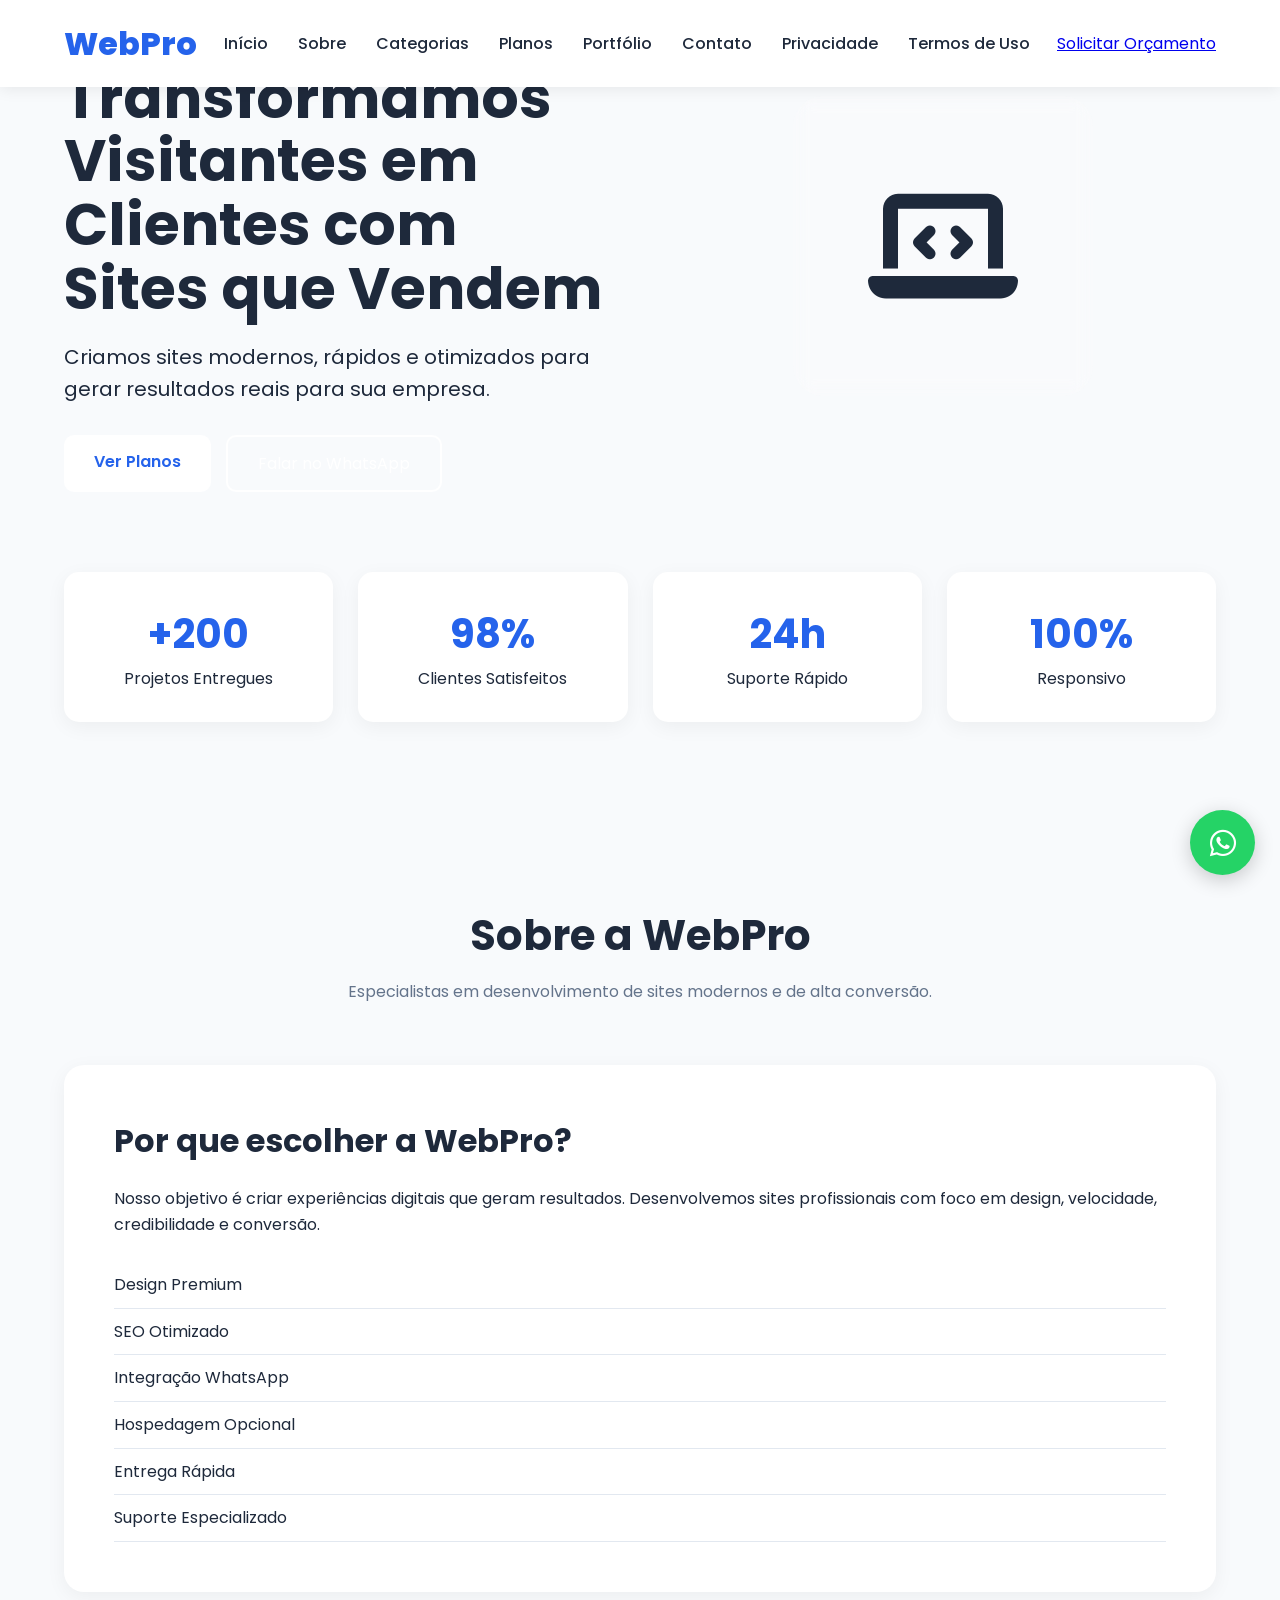
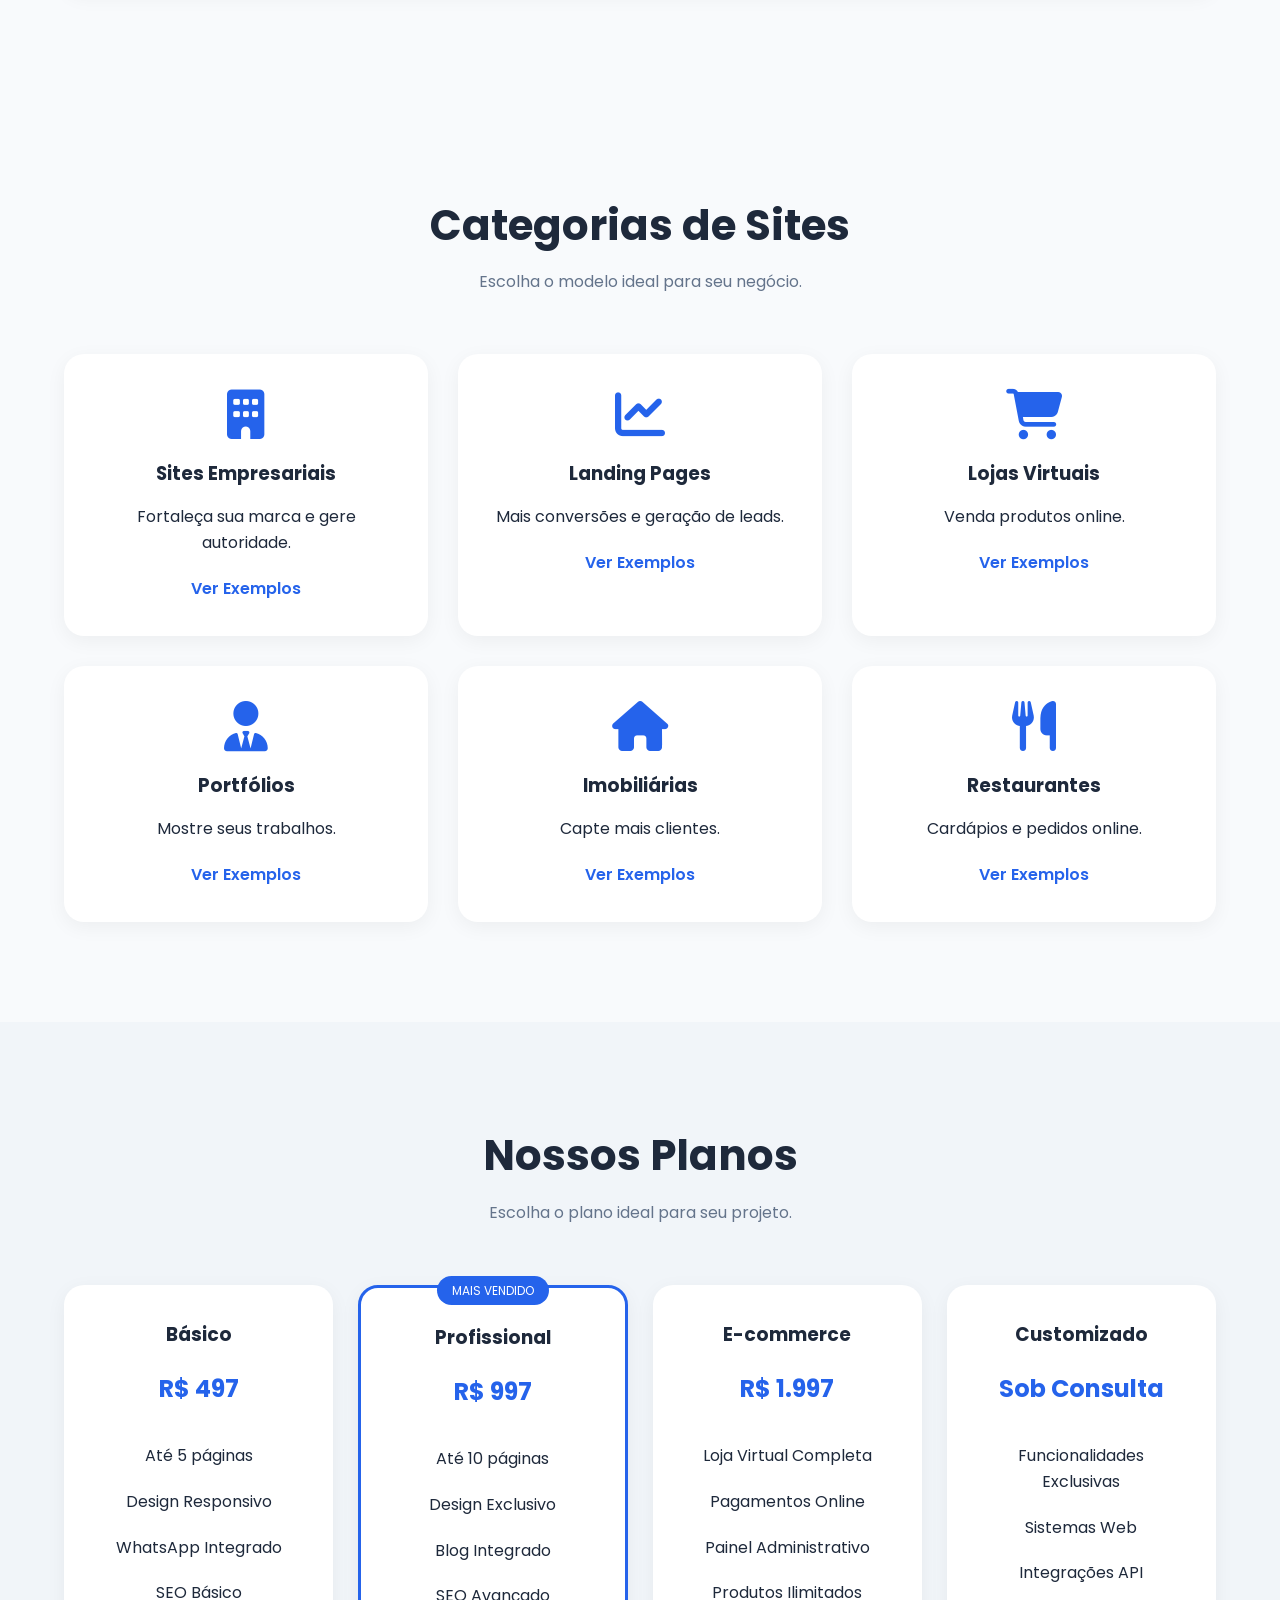
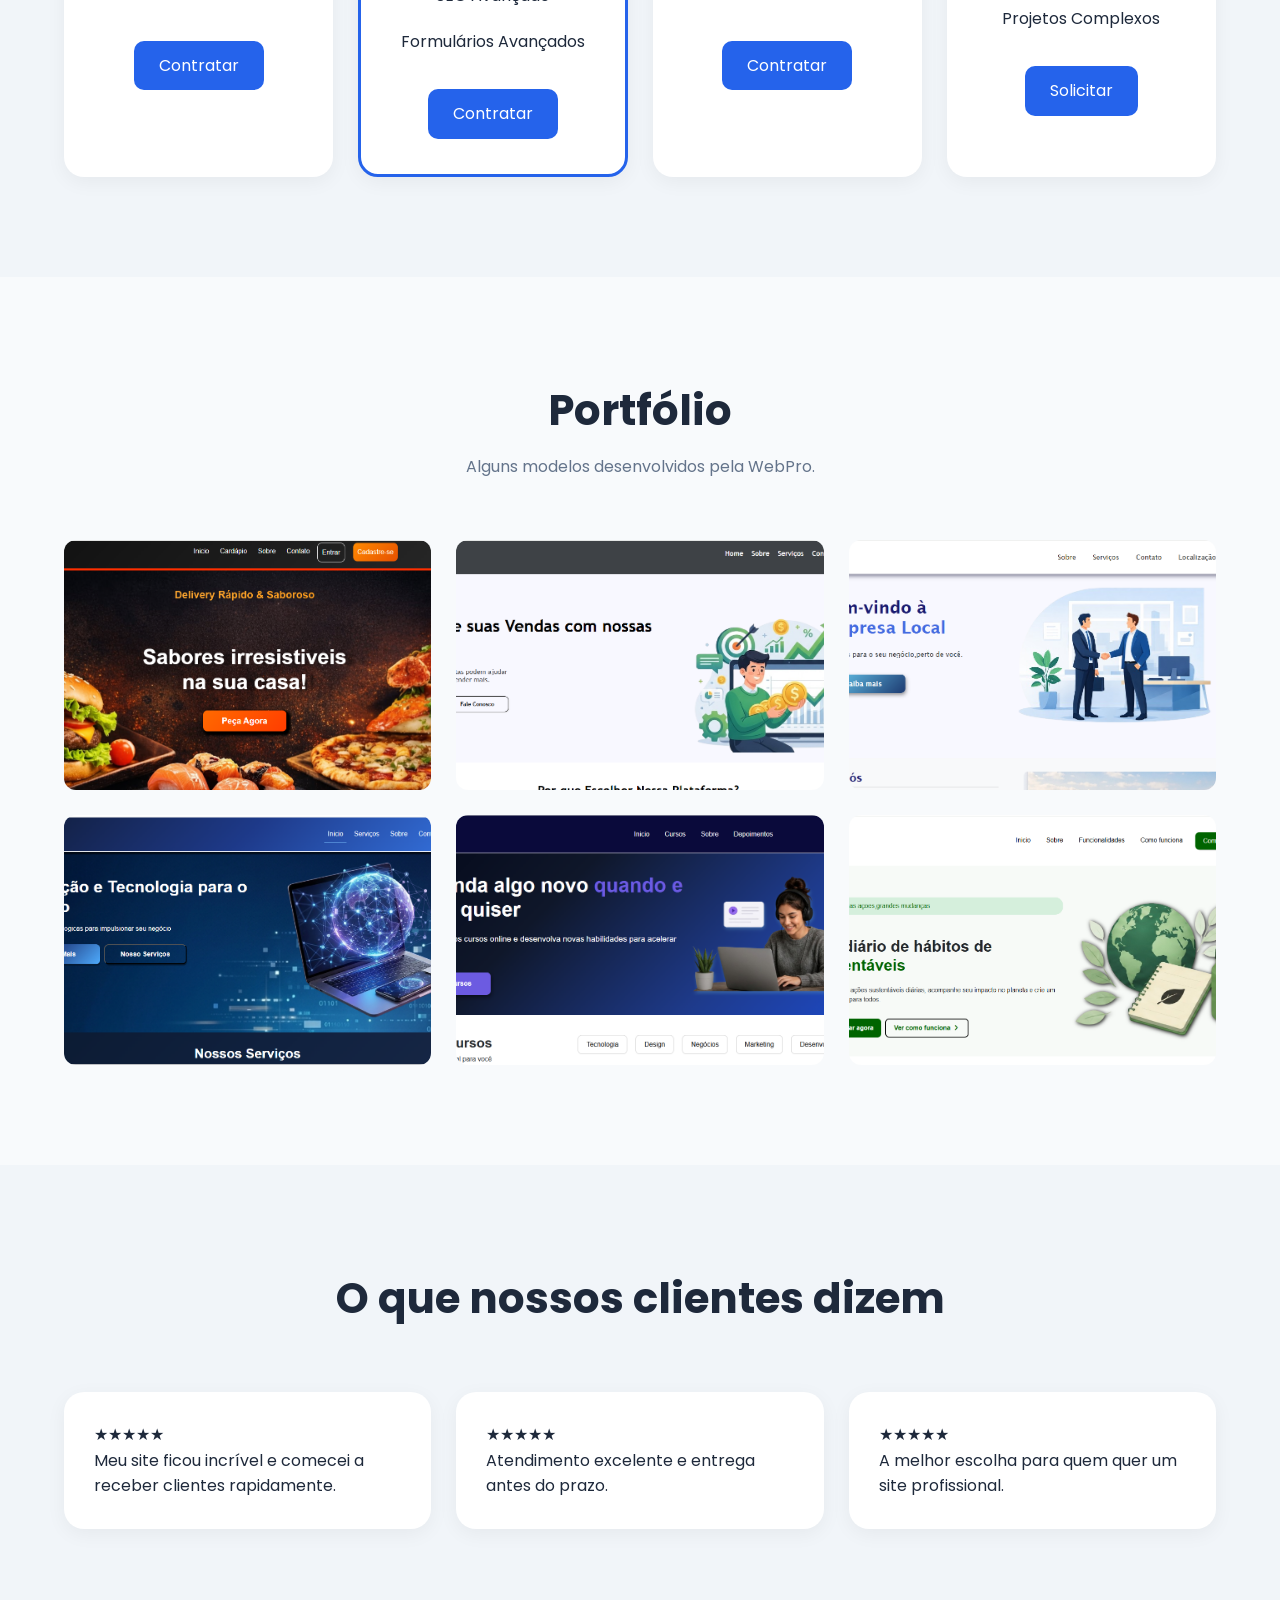
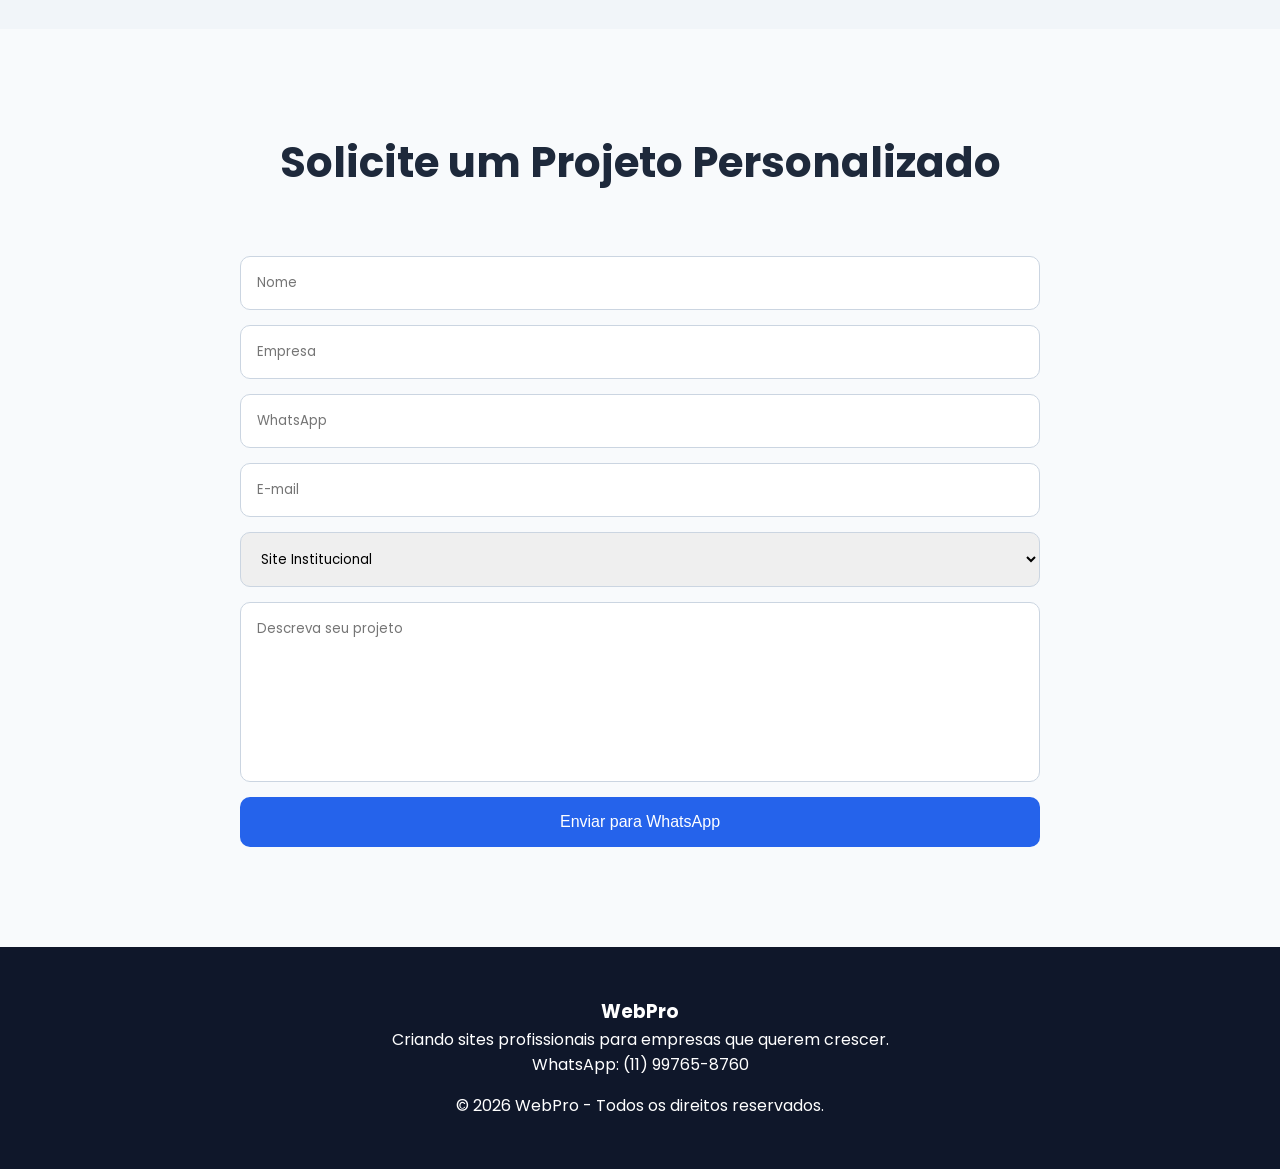
==== index.html @ 0437ed6f "primeiro commit" ====
<!DOCTYPE html>

<html lang="pt-BR">

<head>
    <meta charset="UTF-8">
    <meta name="viewport" content="width=device-width, initial-scale=1.0">

    <title>WebPro | Criação de Sites Profissionais</title>

    <meta name="description"
        content="A WebPro cria sites profissionais, landing pages, lojas virtuais e sistemas personalizados para aumentar suas vendas e fortalecer sua presença digital.">

    <link rel="stylesheet" href="css/style.css">

    <link rel="preconnect" href="https://fonts.googleapis.com">
    <link href="https://fonts.googleapis.com/css2?family=Poppins:wght@300;400;500;600;700;800&display=swap"
        rel="stylesheet">

    <link rel="stylesheet" href="https://cdnjs.cloudflare.com/ajax/libs/font-awesome/6.5.1/css/all.min.css">

</head>

<body>

    <header class="header">

        <div class="container">

            <div class="logo">
                <h2>WebPro</h2>
            </div>

            <nav class="navbar">
                <ul>
                    <li><a href="#inicio">Início</a></li>
                    <li><a href="sobre.html">Sobre</a></li>
                    <li><a href="#categorias">Categorias</a></li>
                    <li><a href="#planos">Planos</a></li>
                    <li><a href="#portfolio">Portfólio</a></li>
                    <li><a href="#contato">Contato</a></li>
                    <li><a href="politica-de-privacidade.html">Privacidade</a></li>
                    <li><a href="termos-de-uso.html">Termos de Uso</a></li>
                </ul>
            </nav>

            <a class="btn-header" href="https://wa.me/5511997658760?text=Olá! Gostaria de solicitar um orçamento."
                target="_blank">
                Solicitar Orçamento </a>

        </div>

    </header>

    <section id="inicio" class="hero">

        <div class="container hero-content">

            <div class="hero-text">

                <span class="tag">
                    Sites Profissionais para Empresas
                </span>

                <h1>
                    Transformamos Visitantes em Clientes com Sites que Vendem
                </h1>

                <p>
                    Criamos sites modernos, rápidos e otimizados para gerar resultados reais para sua empresa.
                </p>

                <div class="hero-buttons">

                    <a href="#planos" class="btn-primary">
                        Ver Planos </a>

                    <a href="https://wa.me/5511997658760?text=Olá! Quero um orçamento para meu site." target="_blank"
                        class="btn-secondary">
                        Falar no WhatsApp </a>

                </div>

            </div>

            <div class="hero-image">

                <div class="mockup">
                    <i class="fa-solid fa-laptop-code"></i>
                </div>

            </div>

        </div>

    </section>

    <section class="stats">

        <div class="container stats-grid">

            <div class="stat">
                <h3>+200</h3>
                <p>Projetos Entregues</p>
            </div>

            <div class="stat">
                <h3>98%</h3>
                <p>Clientes Satisfeitos</p>
            </div>

            <div class="stat">
                <h3>24h</h3>
                <p>Suporte Rápido</p>
            </div>

            <div class="stat">
                <h3>100%</h3>
                <p>Responsivo</p>
            </div>

        </div>

    </section>

    <section id="sobre" class="sobre">

        <div class="container">

            <div class="section-title">
                <h2>Sobre a WebPro</h2>
                <p>
                    Especialistas em desenvolvimento de sites modernos e de alta conversão.
                </p>
            </div>

            <div class="sobre-content">

                <div>
                    <h3>Por que escolher a WebPro?</h3>

                    <p>
                        Nosso objetivo é criar experiências digitais que geram resultados.
                        Desenvolvemos sites profissionais com foco em design, velocidade,
                        credibilidade e conversão.
                    </p>

                    <ul class="benefits">
                        <li>Design Premium</li>
                        <li>SEO Otimizado</li>
                        <li>Integração WhatsApp</li>
                        <li>Hospedagem Opcional</li>
                        <li>Entrega Rápida</li>
                        <li>Suporte Especializado</li>
                    </ul>

                </div>

            </div>

        </div>

    </section>

    <section id="categorias" class="categorias">

        <div class="container">

            <div class="section-title">
                <h2>Categorias de Sites</h2>
                <p>Escolha o modelo ideal para seu negócio.</p>
            </div>

            <div class="cards">

                <div class="card">
                    <i class="fa-solid fa-building"></i>
                    <h3>Sites Empresariais</h3>
                    <p>Fortaleça sua marca e gere autoridade.</p>
                    <a href="sites-empresariais.html">Ver Exemplos</a>
                </div>

                <div class="card">
                    <i class="fa-solid fa-chart-line"></i>
                    <h3>Landing Pages</h3>
                    <p>Mais conversões e geração de leads.</p>
                    <a href="landing-pages.html">Ver Exemplos</a>
                </div>

                <div class="card">
                    <i class="fa-solid fa-cart-shopping"></i>
                    <h3>Lojas Virtuais</h3>
                    <p>Venda produtos online.</p>
                    <a href="ecommerce.html">Ver Exemplos</a>
                </div>

                <div class="card">
                    <i class="fa-solid fa-user-tie"></i>
                    <h3>Portfólios</h3>
                    <p>Mostre seus trabalhos.</p>
                    <a href="portfolio-profissional.html">Ver Exemplos</a>
                </div>

                <div class="card">
                    <i class="fa-solid fa-house"></i>
                    <h3>Imobiliárias</h3>
                    <p>Capte mais clientes.</p>
                    <a href="imobiliaria.html">Ver Exemplos</a>
                </div>

                <div class="card">
                    <i class="fa-solid fa-utensils"></i>
                    <h3>Restaurantes</h3>
                    <p>Cardápios e pedidos online.</p>
                    <a href="restaurantes.html">Ver Exemplos</a>
                </div>

            </div>

        </div>

    </section>

    <section id="planos" class="planos">

        <div class="container">

            <div class="section-title">
                <h2>Nossos Planos</h2>
                <p>Escolha o plano ideal para seu projeto.</p>
            </div>

            <div class="pricing">

                <div class="price-card">

                    <h3>Básico</h3>

                    <h2>R$ 497</h2>

                    <ul>
                        <li>Até 5 páginas</li>
                        <li>Design Responsivo</li>
                        <li>WhatsApp Integrado</li>
                        <li>SEO Básico</li>
                    </ul>

                    <a href="https://wa.me/5511997658760?text=Olá! Tenho interesse no Plano Básico." target="_blank">
                        Contratar </a>

                </div>

                <div class="price-card destaque">

                    <span>MAIS VENDIDO</span>

                    <h3>Profissional</h3>

                    <h2>R$ 997</h2>

                    <ul>
                        <li>Até 10 páginas</li>
                        <li>Design Exclusivo</li>
                        <li>Blog Integrado</li>
                        <li>SEO Avançado</li>
                        <li>Formulários Avançados</li>
                    </ul>

                    <a href="https://wa.me/5511997658760?text=Olá! Tenho interesse no Plano Profissional."
                        target="_blank">
                        Contratar </a>

                </div>

                <div class="price-card">

                    <h3>E-commerce</h3>

                    <h2>R$ 1.997</h2>

                    <ul>
                        <li>Loja Virtual Completa</li>
                        <li>Pagamentos Online</li>
                        <li>Painel Administrativo</li>
                        <li>Produtos Ilimitados</li>
                    </ul>

                    <a href="https://wa.me/5511997658760?text=Olá! Tenho interesse no Plano E-commerce."
                        target="_blank">
                        Contratar </a>

                </div>

                <div class="price-card">

                    <h3>Customizado</h3>

                    <h2>Sob Consulta</h2>

                    <ul>
                        <li>Funcionalidades Exclusivas</li>
                        <li>Sistemas Web</li>
                        <li>Integrações API</li>
                        <li>Projetos Complexos</li>
                    </ul>

                    <a href="https://wa.me/5511997658760?text=Olá! Gostaria de um projeto personalizado."
                        target="_blank">
                        Solicitar </a>

                </div>

            </div>

        </div>

    </section>

    <section id="portfolio" class="portfolio">

        <div class="container">

            <div class="section-title">
                <h2>Portfólio</h2>
                <p>Alguns modelos desenvolvidos pela WebPro.</p>
            </div>

            <div class="portfolio-grid">

                <div class="portfolio-item">

                    <a href="https://sousa44.github.io/Delicious-Delivery/" target="_blank">
                        <img src="imagens/projeto_delicia_delivery.png" alt="Projeto WebPro">
                    </a>
                </div><!--fim portfolio-item-->

                <div class="portfolio-item">

                    <a href="https://sousa44.github.io/projetoVendas/" target="_blank">
                        <img src="imagens/projeto_suas_vendas.png" alt="Projeto WebPro">
                    </a>

                </div><!--fim portfolio-item-->

                <div class="portfolio-item">

                    <a href="https://sousa44.github.io/empresaLocal/#" target="_blank">
                        <img src="imagens/projeto_sistema_empresa.png" alt="Projeto WebPro">
                    </a>

                </div><!--fim portfolio-item-->


                <div class="portfolio-item">
                    <a href="https://sousa44.github.io/techSolutions/" target="_blank">
                        <img src="imagens/projeto_tech_solutions.png" alt="Projeto WebPro">
                    </a>

                </div><!--fim portfolio-item-->


                <div class="portfolio-item">
                    <a href="https://sousa44.github.io/listaCursos/#" target="_blank">
                        <img src="imagens/projeto_learn.png" alt="Projeto WebPro">
                    </a>
                </div><!--fim portfolio-item-->


                <div class="portfolio-item">
                    <a href="https://ecodiario.netlify.app/" target="_blank">
                        <img src="imagens/projeto_sistema_ecodiario_foto_capa.png" alt="Projeto WebPro">
                    </a>
                </div><!--fim portfolio-item-->




            </div>

        </div>

    </section>

    <section class="depoimentos">

        <div class="container">

            <div class="section-title">
                <h2>O que nossos clientes dizem</h2>
            </div>

            <div class="depoimentos-grid">

                <div class="depoimento">
                    ★★★★★
                    <p>
                        Meu site ficou incrível e comecei a receber clientes rapidamente.
                    </p>
                </div>

                <div class="depoimento">
                    ★★★★★
                    <p>
                        Atendimento excelente e entrega antes do prazo.
                    </p>
                </div>

                <div class="depoimento">
                    ★★★★★
                    <p>
                        A melhor escolha para quem quer um site profissional.
                    </p>
                </div>

            </div>

        </div>

    </section>

    <section id="contato" class="contato">

        <div class="container">

            <div class="section-title">
                <h2>Solicite um Projeto Personalizado</h2>
            </div>

            <form id="formulario">

                <input type="text" id="nome" placeholder="Nome" required>

                <input type="text" id="empresa" placeholder="Empresa">

                <input type="text" id="telefone" placeholder="WhatsApp">

                <input type="email" id="email" placeholder="E-mail">

                <select id="tipo">

                    <option>Site Institucional</option>
                    <option>Landing Page</option>
                    <option>Loja Virtual</option>
                    <option>Sistema Web</option>

                </select>

                <textarea id="descricao" placeholder="Descreva seu projeto">
</textarea>

                <button type="button" onclick="enviarWhatsApp()">
                    Enviar para WhatsApp
                </button>

            </form>

        </div>

    </section>

    <footer>

        <div class="container">

            <h3>WebPro</h3>

            <p>
                Criando sites profissionais para empresas que querem crescer.
            </p>

            <p>
                WhatsApp: (11) 99765-8760
            </p>

        </div>

    </footer>

    <a class="whatsapp-float" href="https://wa.me/5511997658760" target="_blank"> <i class="fab fa-whatsapp"></i> </a>

    <script src="js/script.js"></script>

</body>

</html>
---- css/style.css ----
/* ===========================
WEBPRO - STYLE.CSS
=========================== */

* {
    margin: 0;
    padding: 0;
    box-sizing: border-box;
}

html {
    scroll-behavior: smooth;
}

body {
    font-family: 'Poppins', sans-serif;
    background: #f8fafc;
    color: #1e293b;
    line-height: 1.6;
}

/* ===========================
CONTAINER
=========================== */

.container {
    width: 90%;
    max-width: 1200px;
    margin: auto;
}

/* ===========================
HEADER
=========================== */

.header {
    position: fixed;
    top: 0;
    left: 0;
    width: 100%;
    background: #ffffff;
    box-shadow: 0 2px 15px rgba(0, 0, 0, .08);
    z-index: 999;
}

.header .container {
    display: flex;
    justify-content: space-between;
    align-items: center;
    padding: 18px 0;
}

.logo h2 {
    color: #2563eb;
    font-size: 32px;
    font-weight: 800;
}

.navbar ul {
    display: flex;
    list-style: none;
    gap: 30px;
}

.navbar a {
    text-decoration: none;
    color: #1e293b;
    font-weight: 500;
    transition: .3s;
}

.navbar a:hover .btn-header {
    text-decoration: none;
    background: #2563eb;
    color: #fff;
    padding: 12px 22px;
    border-radius: 8px;
    transition: .3s;
}

.btn-header:hover
/* ===========================
HERO
=========================== */

.hero {
    padding-top: 140px;
    min-height: 100vh;
    display: flex;
    align-items: center;
    background:
        linear-gradient(135deg,
            #2563eb,
            #7c3aed);
    color: white;
}

.hero-content {
    display: grid;
    grid-template-columns: 1fr 1fr;
    gap: 60px;
    align-items: center;
}

.tag {
    display: inline-block;
    background: rgba(255, 255, 255, .15);
    padding: 10px 18px;
    border-radius: 50px;
    margin-bottom: 20px;
}

.hero h1 {
    font-size: 58px;
    line-height: 1.1;
    margin-bottom: 20px;
}

.hero p {
    font-size: 20px;
    margin-bottom: 30px;
}

.hero-buttons {
    display: flex;
    gap: 15px;
    flex-wrap: wrap;
}

.btn-primary {
    text-decoration: none;
    background: white;
    color: #2563eb;
    padding: 14px 30px;
    border-radius: 10px;
    font-weight: 600;
}

.btn-secondary {
    text-decoration: none;
    border: 2px solid white;
    color: white;
    padding: 14px 30px;
    border-radius: 10px;
}

.mockup {
    width: 300px;
    height: 300px;
    margin: auto;
    border-radius: 30px;
    background: rgba(255, 255, 255, .15);
    display: flex;
    justify-content: center;
    align-items: center;
    backdrop-filter: blur(10px);
}

.mockup i {
    font-size: 120px;
}

/* ===========================
SECTION TITLE
=========================== */

.section-title {
    text-align: center;
    margin-bottom: 60px;
}

.section-title h2 {
    font-size: 42px;
    margin-bottom: 10px;
}

.section-title p {
    color: #64748b;
}

/* ===========================
STATS
=========================== */

.stats {
    padding: 80px 0;
}

.stats-grid {
    display: grid;
    grid-template-columns: repeat(4, 1fr);
    gap: 25px;
}

.stat {
    background: white;
    padding: 30px;
    border-radius: 15px;
    text-align: center;
    box-shadow: 0 5px 20px rgba(0, 0, 0, .05);
}

.stat h3 {
    color: #2563eb;
    font-size: 40px;
}

/* ===========================
SOBRE
=========================== */

.sobre {
    padding: 100px 0;
}

.sobre-content {
    background: white;
    padding: 50px;
    border-radius: 20px;
    box-shadow: 0 5px 20px rgba(0, 0, 0, .05);
}

.sobre-content h3 {
    font-size: 32px;
    margin-bottom: 20px;
}

.benefits {
    margin-top: 25px;
    list-style: none;
}

.benefits li {
    padding: 10px 0;
    border-bottom: 1px solid #e2e8f0;
}

/* ===========================
CATEGORIAS
=========================== */

.categorias {
    padding: 100px 0;
}

.cards {
    display: grid;
    grid-template-columns: repeat(3, 1fr);
    gap: 30px;
}

.card {
    background: white;
    padding: 35px;
    border-radius: 20px;
    text-align: center;
    transition: .3s;
    box-shadow: 0 5px 20px rgba(0, 0, 0, .05);
}

.card:hover {
    transform: translateY(-10px);
}

.card i {
    font-size: 50px;
    color: #2563eb;
    margin-bottom: 20px;
}

.card h3 {
    margin-bottom: 15px;
}

.card p {
    margin-bottom: 20px;
}

.card a {
    text-decoration: none;
    color: #2563eb;
    font-weight: 600;
}

/* ===========================
PLANOS
=========================== */

.planos {
    padding: 100px 0;
    background: #f1f5f9;
}

.pricing {
    display: grid;
    grid-template-columns: repeat(4, 1fr);
    gap: 25px;
}

.price-card {
    background: white;
    padding: 35px;
    border-radius: 20px;
    text-align: center;
    box-shadow: 0 5px 20px rgba(0, 0, 0, .05);
    position: relative;
}

.price-card h2 {
    margin: 20px 0;
    color: #2563eb;
}

.price-card ul {
    list-style: none;
    margin: 25px 0;
}

.price-card li {
    padding: 10px 0;
}

.price-card a {
    display: inline-block;
    text-decoration: none;
    background: #2563eb;
    color: white;
    padding: 12px 25px;
    border-radius: 10px;
}

.destaque {
    border: 3px solid #2563eb;
}

.destaque span {
    position: absolute;
    top: -12px;
    left: 50%;
    transform: translateX(-50%);
    background: #2563eb;
    color: white;
    padding: 5px 15px;
    border-radius: 30px;
    font-size: 12px;
}

/* ===========================
PORTFÓLIO
=========================== */

.portfolio {
    padding: 100px 0;
}

.portfolio-grid {
    display: grid;
    grid-template-columns: repeat(3, 1fr);
    gap: 25px;
}

.portfolio-item {
    height: 250px;
    background:
        linear-gradient(135deg,
            #2563eb,
            #7c3aed);
    border-radius: 20px;
}

.portfolio-item img{
    width: 100%;
    height: 250px;
    object-fit: cover;
    border-radius: 12px;
    display: block;
}

.portfolio-item:hover{
    cursor: pointer;
    box-shadow: 10px 10px 10px #797777;
}

/* ===========================
DEPOIMENTOS
=========================== */

.depoimentos {
    padding: 100px 0;
    background: #f1f5f9;
}

.depoimentos-grid {
    display: grid;
    grid-template-columns: repeat(3, 1fr);
    gap: 25px;
}

.depoimento {
    background: white;
    padding: 30px;
    border-radius: 20px;
    box-shadow: 0 5px 20px rgba(0, 0, 0, .05);
}

/* ===========================
CONTATO
=========================== */

.contato {
    padding: 100px 0;
}

form {
    max-width: 800px;
    margin: auto;
    display: flex;
    flex-direction: column;
    gap: 15px;
}

input,
select,
textarea {
    padding: 16px;
    border: 1px solid #cbd5e1;
    border-radius: 10px;
    font-family: inherit;
}

textarea {
    min-height: 180px;
    resize: none;
}

form button {
    background: #2563eb;
    color: white;
    border: none;
    padding: 16px;
    border-radius: 10px;
    cursor: pointer;
    font-size: 16px;
}

/* ===========================
FOOTER
=========================== */

footer {
    background: #0f172a;
    color: white;
    text-align: center;
    padding: 50px 20px;
}

/* ===========================
WHATSAPP
=========================== */

.whatsapp-float {
    position: fixed;
    bottom: 25px;
    right: 25px;
    width: 65px;
    height: 65px;
    background: #25D366;
    color: white;
    border-radius: 50%;
    display: flex;
    justify-content: center;
    align-items: center;
    text-decoration: none;
    font-size: 30px;
    box-shadow: 0 5px 20px rgba(0, 0, 0, .2);
    z-index: 999;
}

/* ===========================
RESPONSIVO
=========================== */

@media(max-width:991px) {

    .hero-content {
        grid-template-columns: 1fr;
        text-align: center;
    }

    .hero h1 {
        font-size: 42px;
    }

    .stats-grid {
        grid-template-columns: repeat(2, 1fr);
    }

    .cards {
        grid-template-columns: repeat(2, 1fr);
    }

    .pricing {
        grid-template-columns: repeat(2, 1fr);
    }

    .portfolio-grid {
        grid-template-columns: repeat(2, 1fr);
    }

    .depoimentos-grid {
        grid-template-columns: 1fr;
    }

    .navbar {
        display: none;
    }

}

@media(max-width:768px) {

    .cards {
        grid-template-columns: 1fr;
    }

    .pricing {
        grid-template-columns: 1fr;
    }

    .portfolio-grid {
        grid-template-columns: 1fr;
    }

    .stats-grid {
        grid-template-columns: 1fr;
    }

    .hero h1 {
        font-size: 34px;
    }

    .hero p {
        font-size: 18px;
    }

    .logo h2 {
        font-size: 28px;
    }

    .btn-header {
        display: none;
    }

}
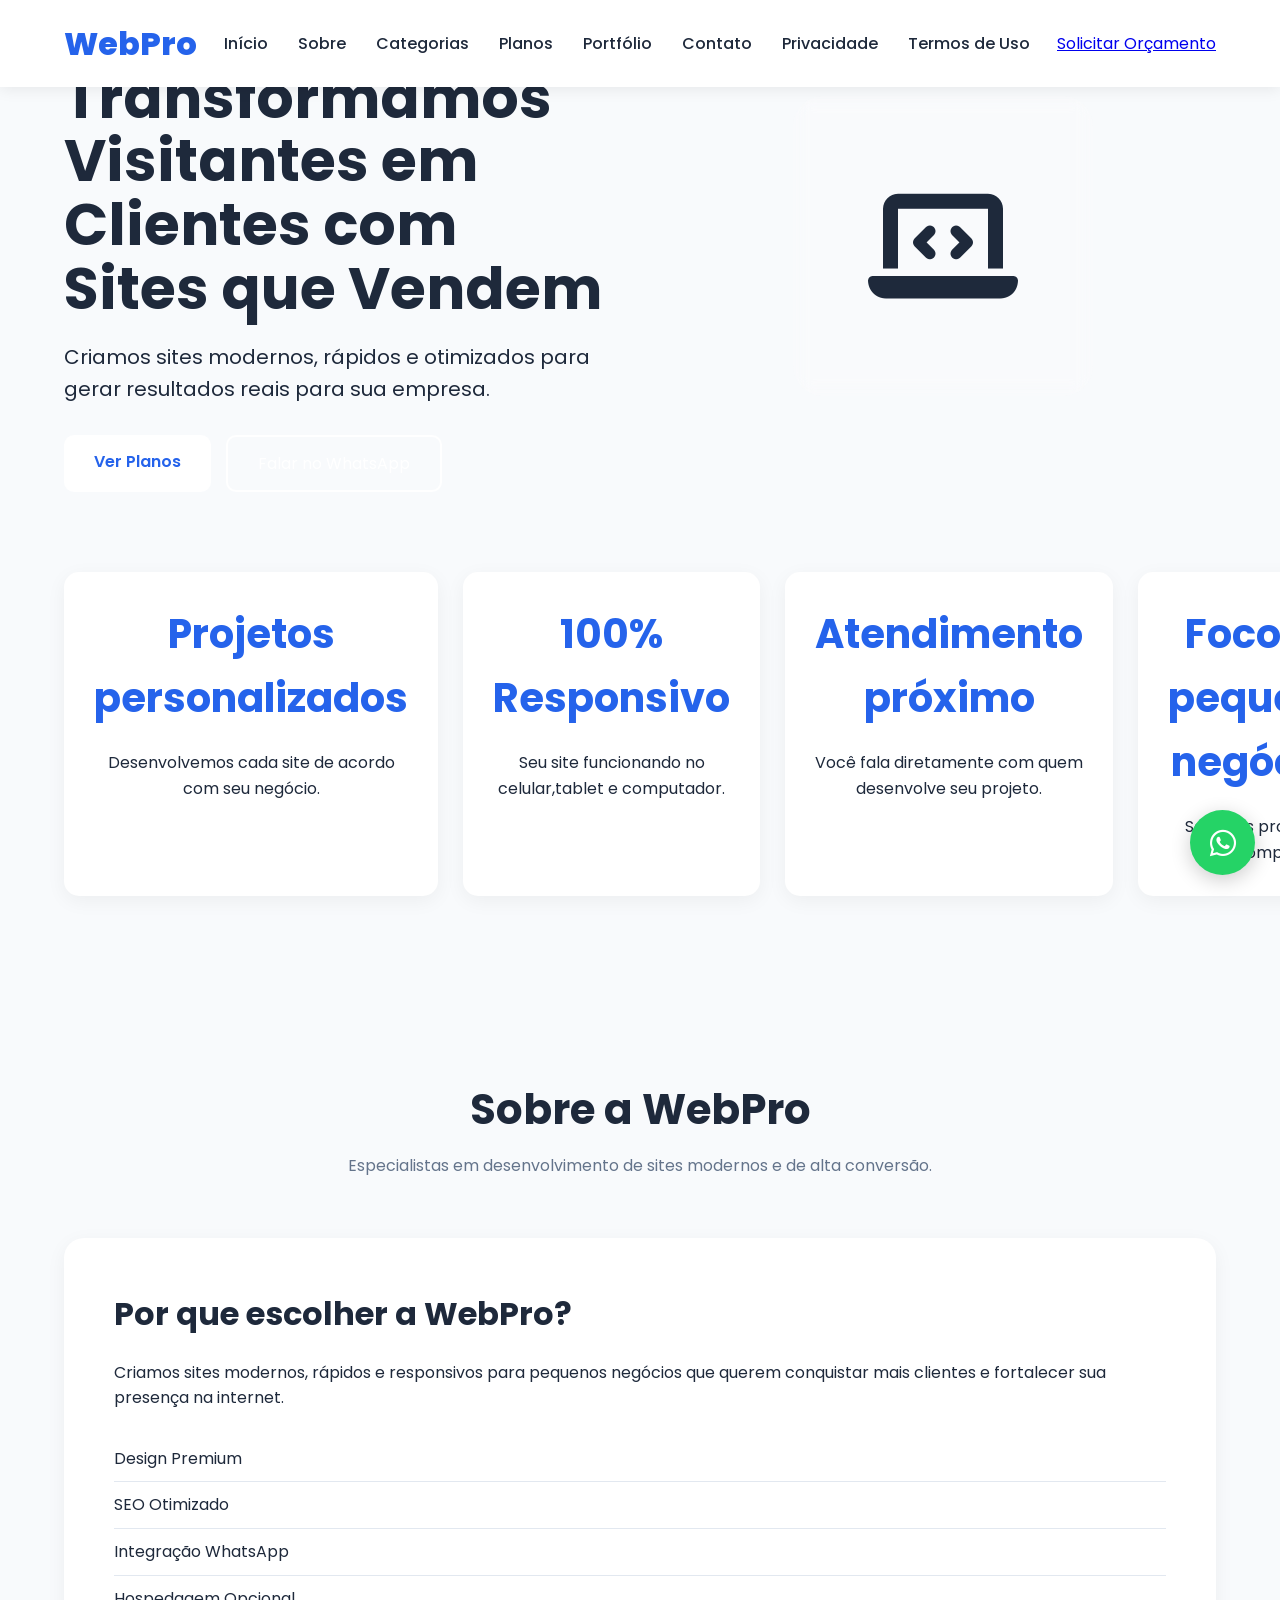
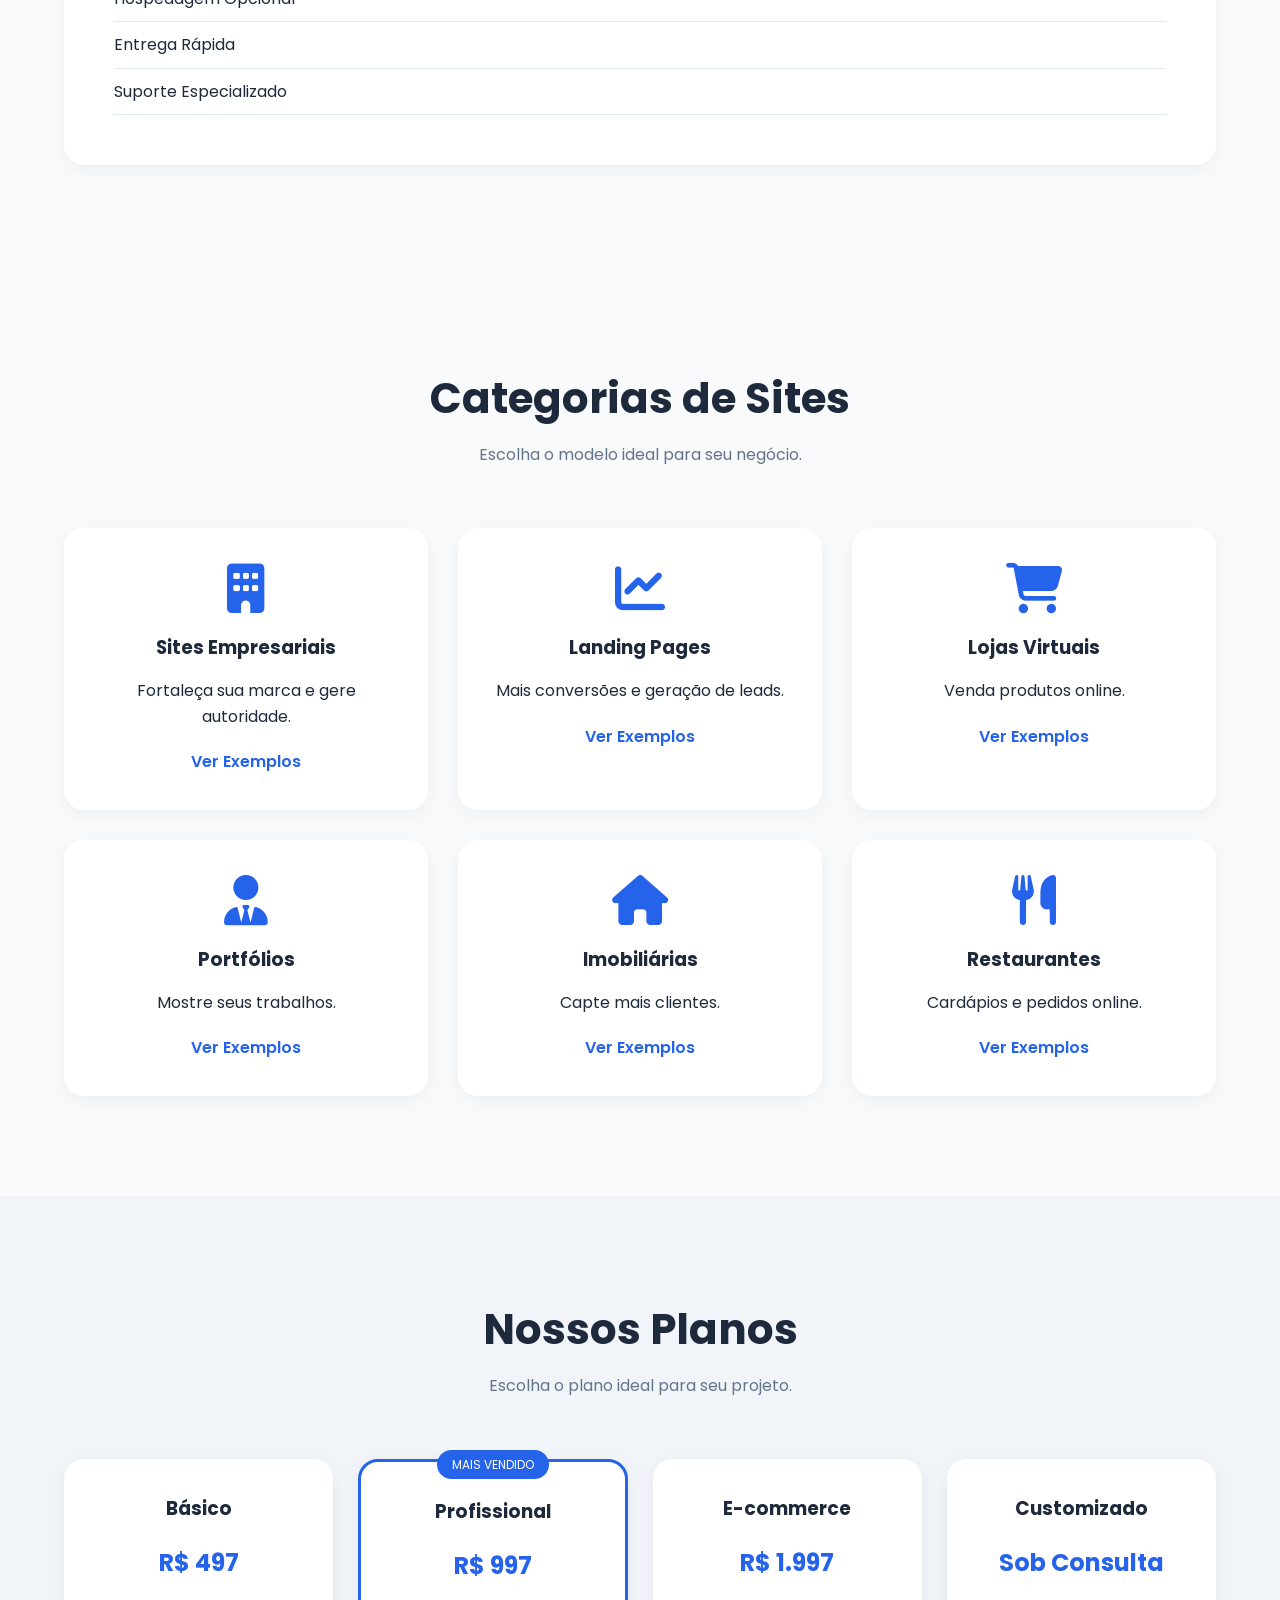
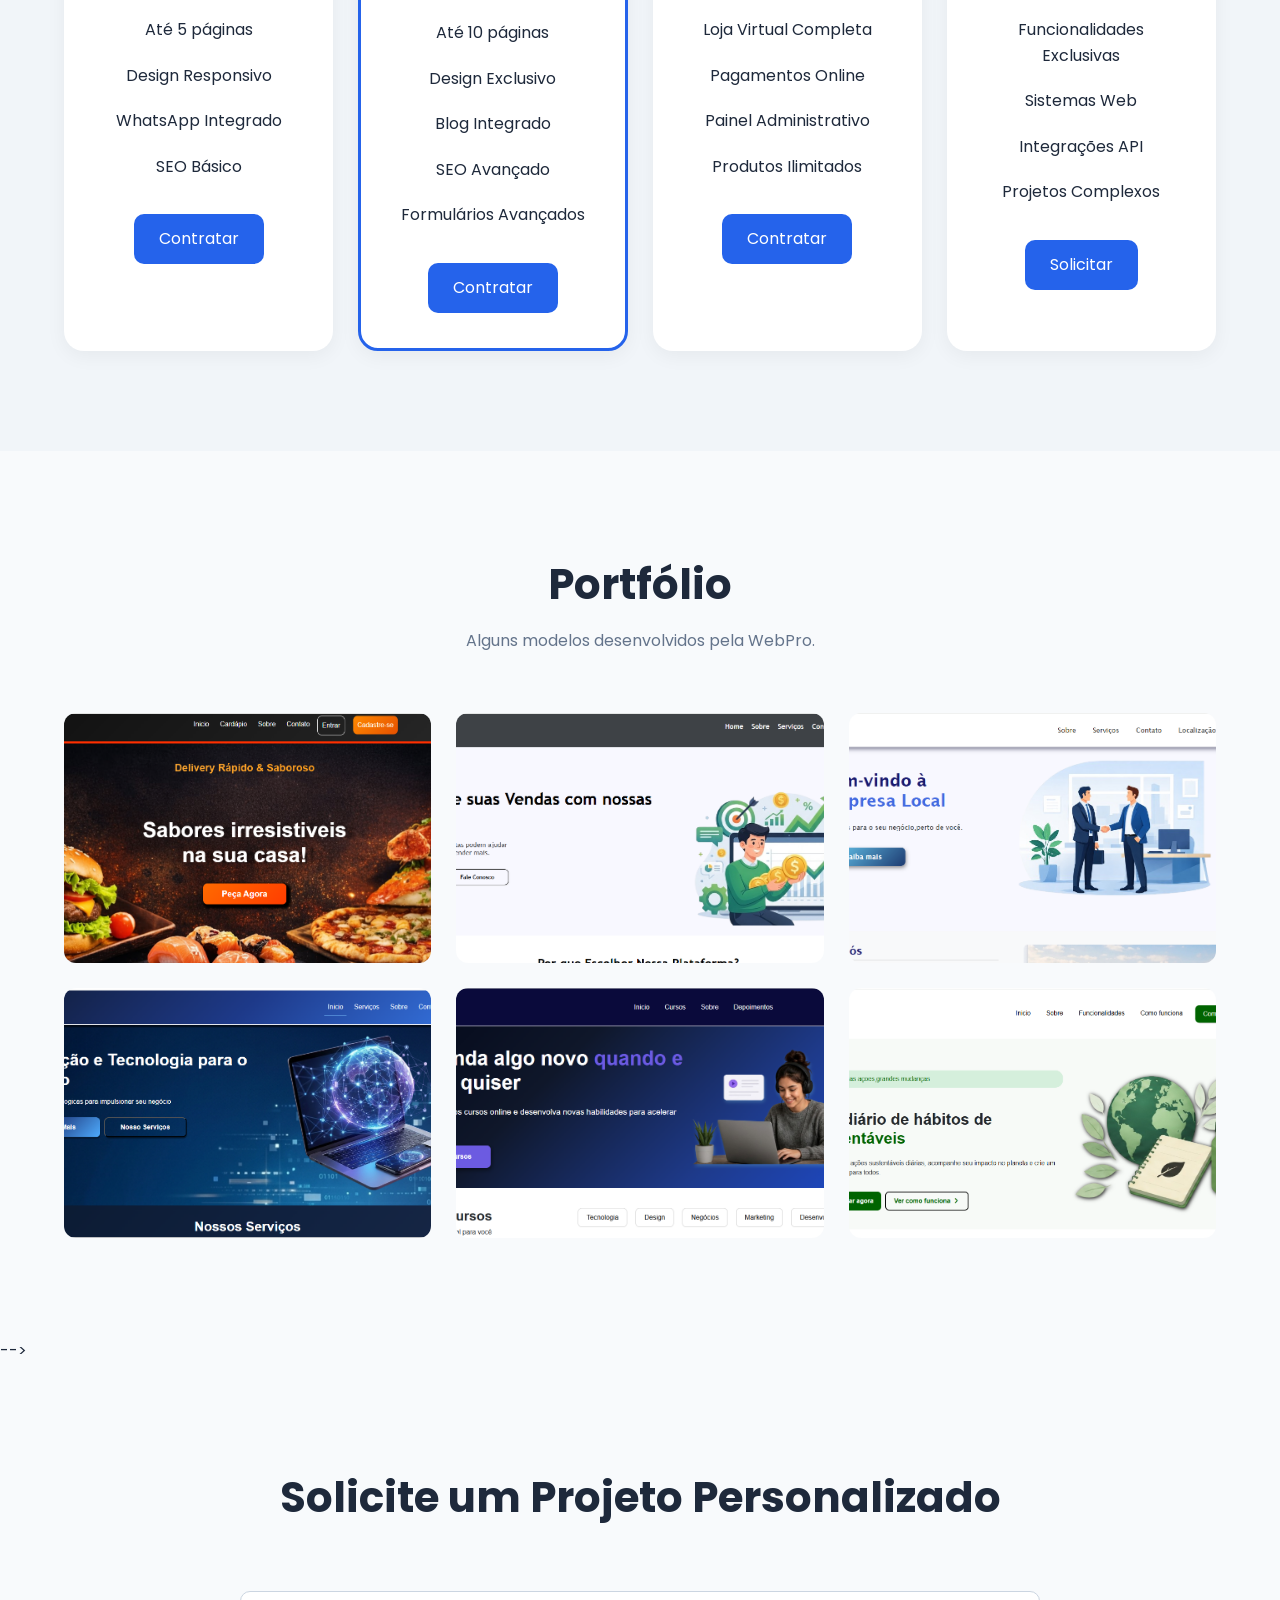
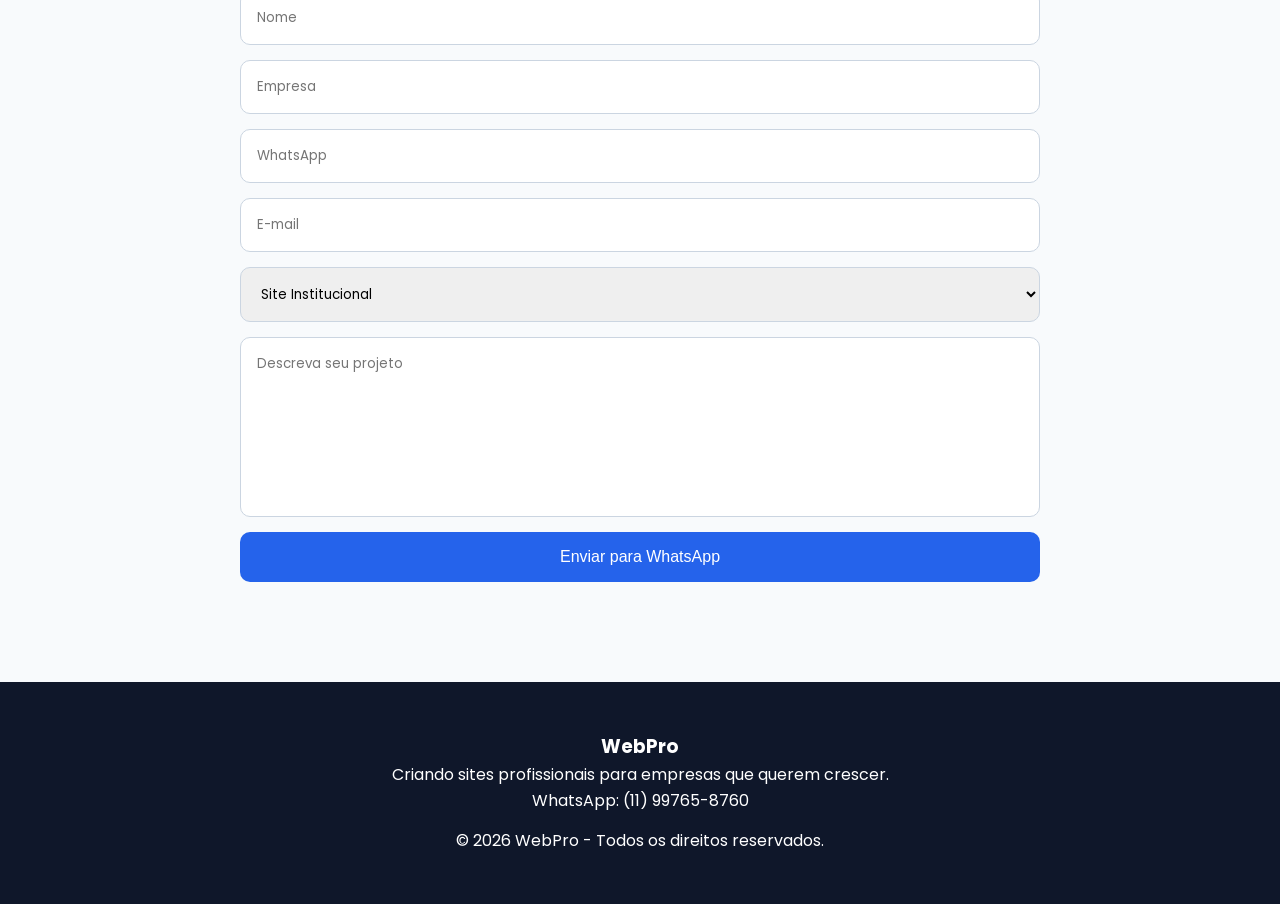
==== commit 4972ca7e: "Atualiza projeto" ====
--- a/index.html
+++ b/index.html
@@ -18,6 +18,10 @@
         rel="stylesheet">
 
     <link rel="stylesheet" href="https://cdnjs.cloudflare.com/ajax/libs/font-awesome/6.5.1/css/all.min.css">
+
+
+
+
 
 </head>
 
@@ -100,23 +104,23 @@
         <div class="container stats-grid">
 
             <div class="stat">
-                <h3>+200</h3>
-                <p>Projetos Entregues</p>
+                <h3>Projetos personalizados</h3>
+                <p>Desenvolvemos cada site de acordo com seu negócio.</p>
             </div>
 
             <div class="stat">
-                <h3>98%</h3>
-                <p>Clientes Satisfeitos</p>
+                <h3>100% Responsivo</h3>
+                <p>Seu site funcionando no celular,tablet e computador.</p>
             </div>
 
             <div class="stat">
-                <h3>24h</h3>
-                <p>Suporte Rápido</p>
+                <h3>Atendimento próximo</h3>
+                <p>Você fala diretamente com quem desenvolve seu projeto.</p>
             </div>
 
             <div class="stat">
-                <h3>100%</h3>
-                <p>Responsivo</p>
+                <h3>Foco em pequenos negócios.</h3>
+                <p>Soluções profissionais sem complicação.</p>
             </div>
 
         </div>
@@ -140,9 +144,8 @@
                     <h3>Por que escolher a WebPro?</h3>
 
                     <p>
-                        Nosso objetivo é criar experiências digitais que geram resultados.
-                        Desenvolvemos sites profissionais com foco em design, velocidade,
-                        credibilidade e conversão.
+                        Criamos sites modernos, rápidos e responsivos para pequenos negócios que querem conquistar mais
+                        clientes e fortalecer sua presença na internet.
                     </p>
 
                     <ul class="benefits">
@@ -381,42 +384,15 @@
 
     </section>
 
-    <section class="depoimentos">
-
-        <div class="container">
-
-            <div class="section-title">
-                <h2>O que nossos clientes dizem</h2>
-            </div>
-
-            <div class="depoimentos-grid">
-
-                <div class="depoimento">
-                    ★★★★★
-                    <p>
-                        Meu site ficou incrível e comecei a receber clientes rapidamente.
-                    </p>
-                </div>
-
-                <div class="depoimento">
-                    ★★★★★
-                    <p>
-                        Atendimento excelente e entrega antes do prazo.
-                    </p>
-                </div>
-
-                <div class="depoimento">
-                    ★★★★★
-                    <p>
-                        A melhor escolha para quem quer um site profissional.
-                    </p>
-                </div>
-
-            </div>
-
-        </div>
-
-    </section>
+
+
+    <div class="container">
+
+
+
+    </div>
+
+    </section> -->
 
     <section id="contato" class="contato">
 
--- a/css/style.css
+++ b/css/style.css
@@ -27,6 +27,17 @@
     width: 90%;
     max-width: 1200px;
     margin: auto;
+
+}
+
+
+
+.stat h3 {
+    font-size: 10px;
+}
+
+.stat p {
+    margin-top: 20px;
 }
 
 /* ===========================
@@ -368,7 +379,7 @@
     border-radius: 20px;
 }
 
-.portfolio-item img{
+.portfolio-item img {
     width: 100%;
     height: 250px;
     object-fit: cover;
@@ -376,7 +387,7 @@
     display: block;
 }
 
-.portfolio-item:hover{
+.portfolio-item:hover {
     cursor: pointer;
     box-shadow: 10px 10px 10px #797777;
 }
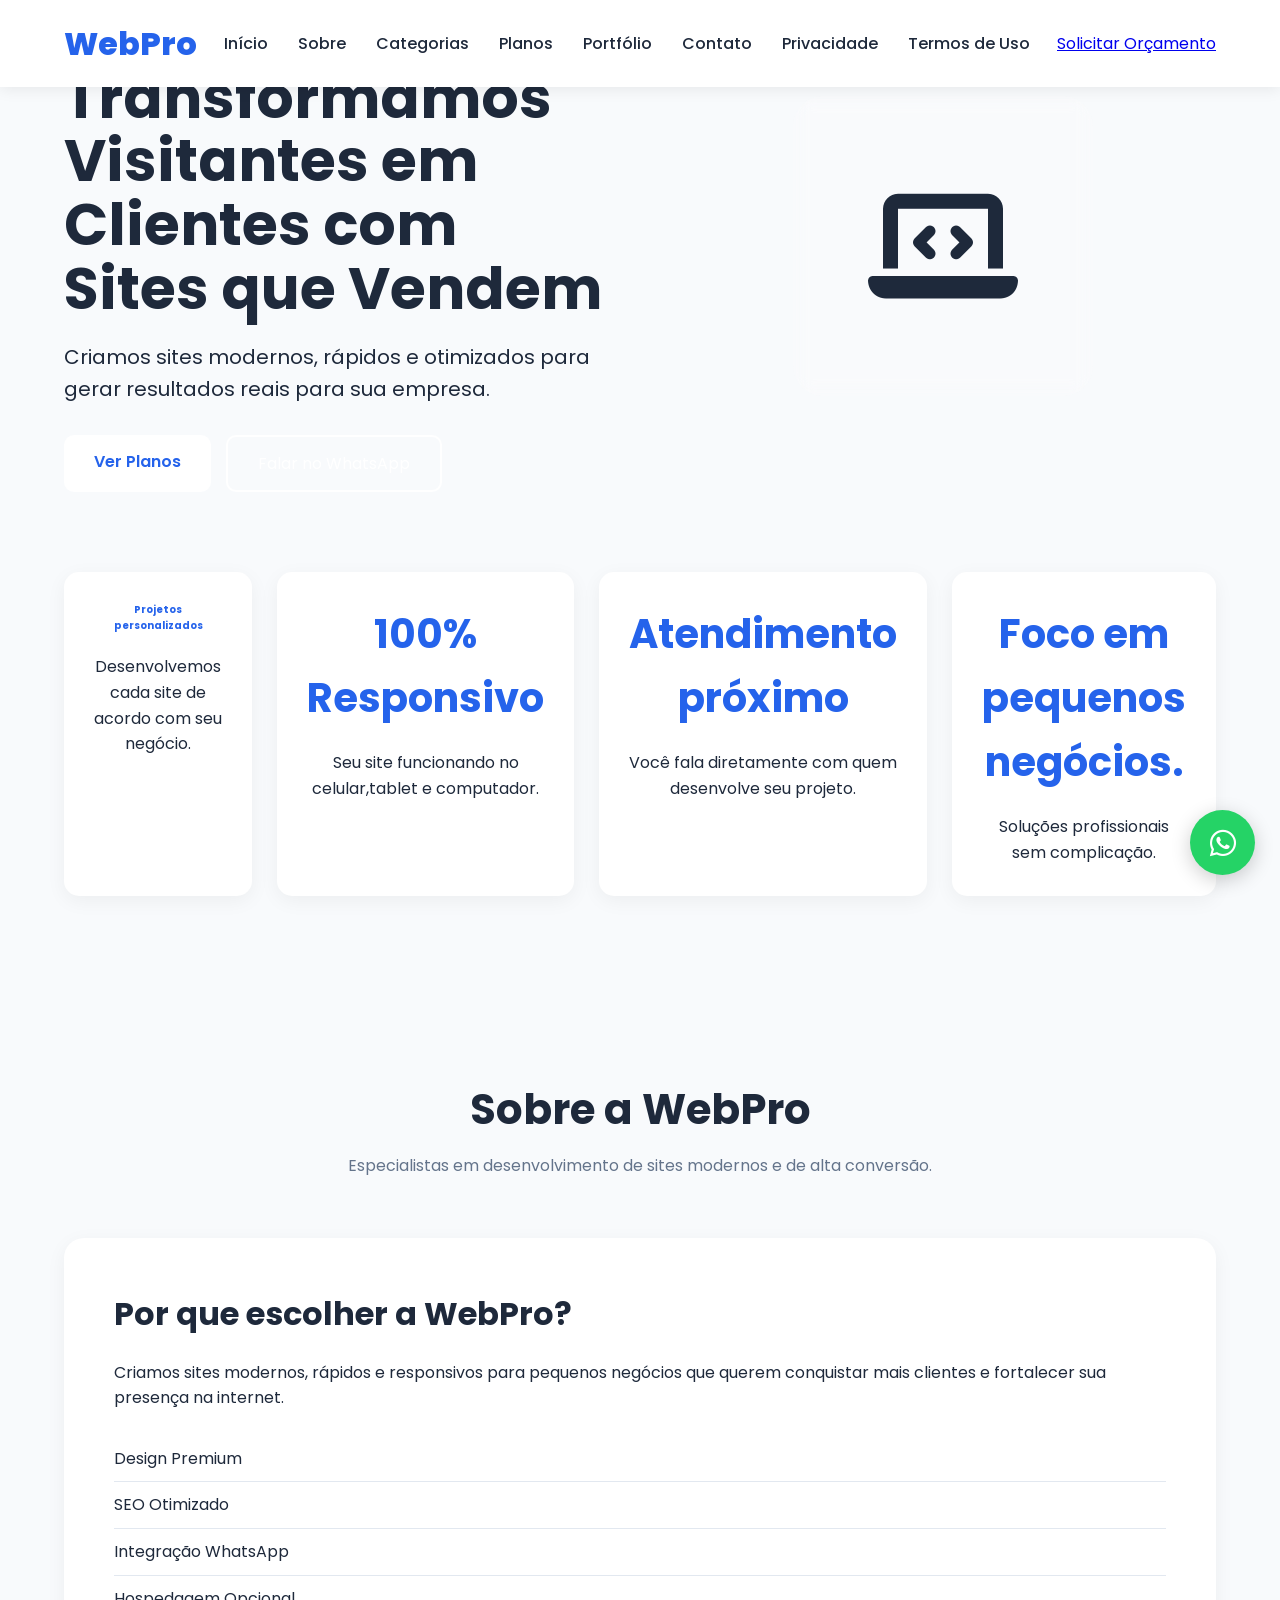
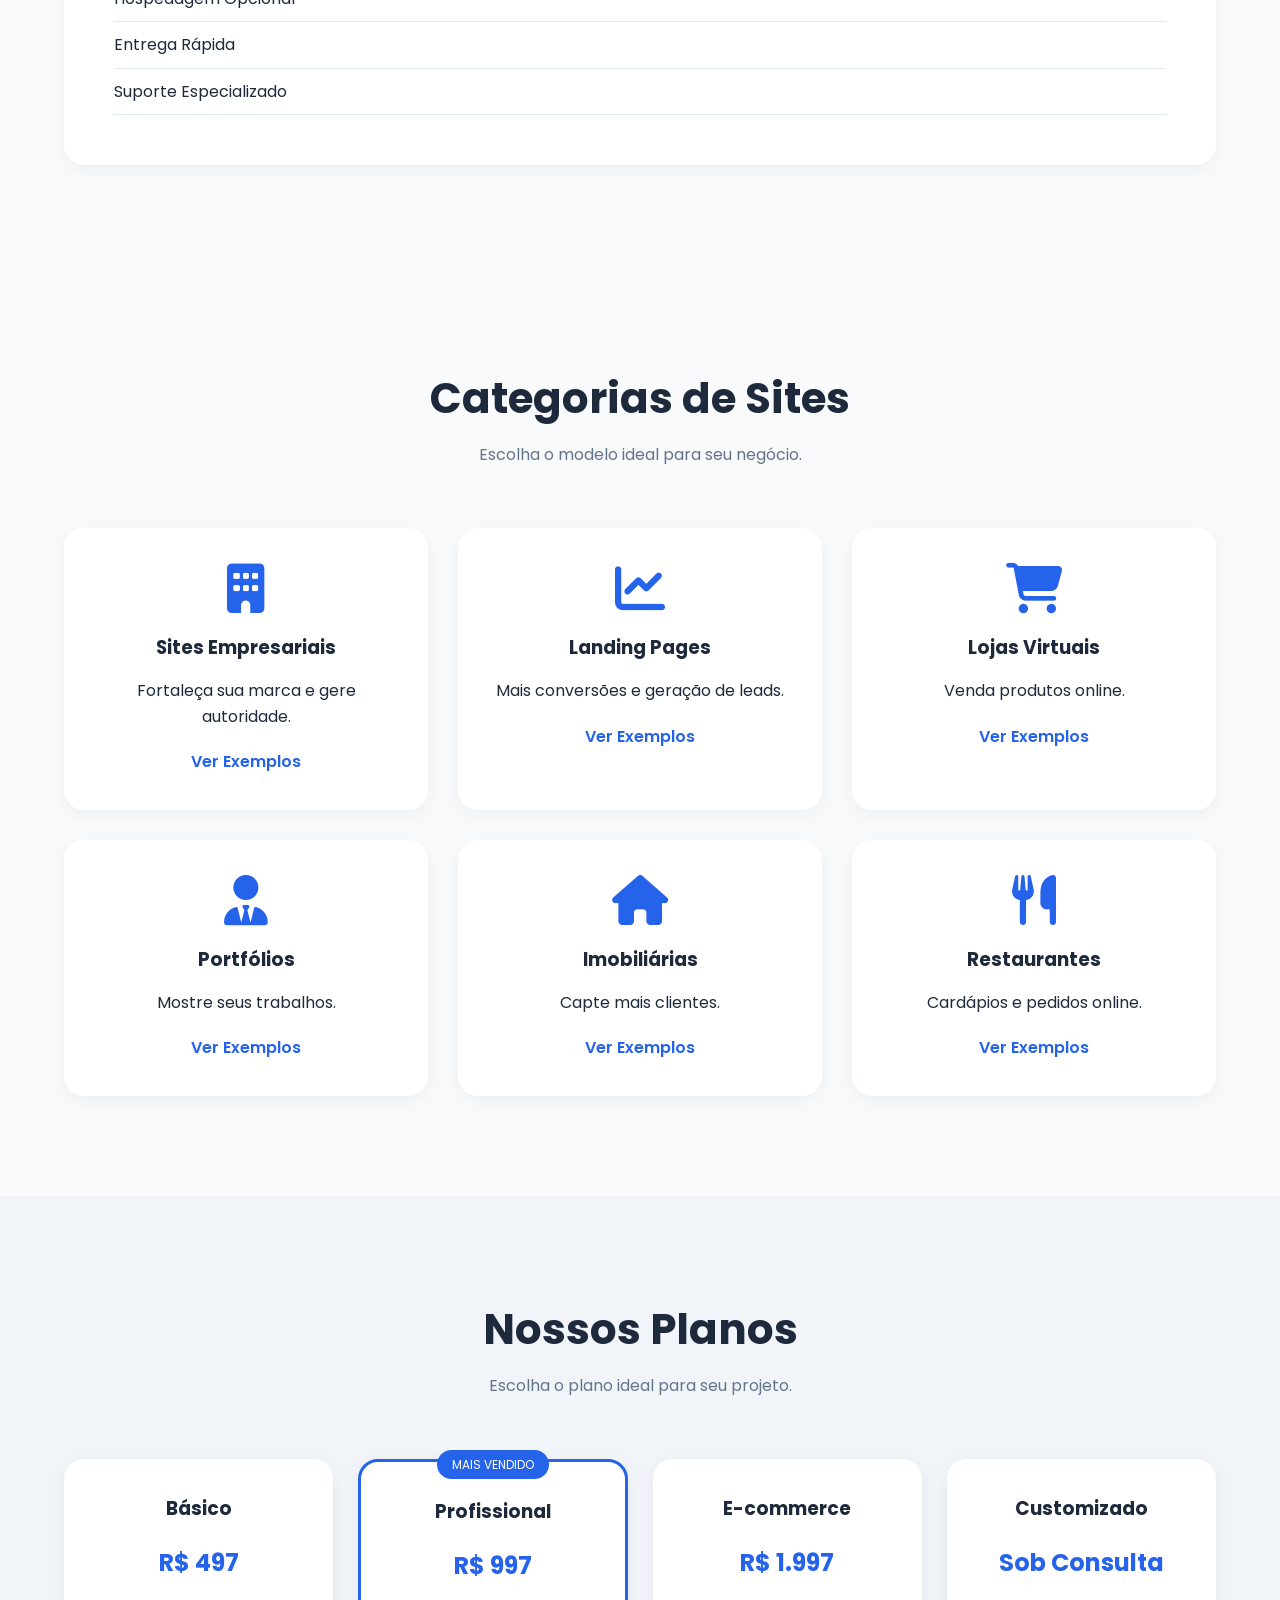
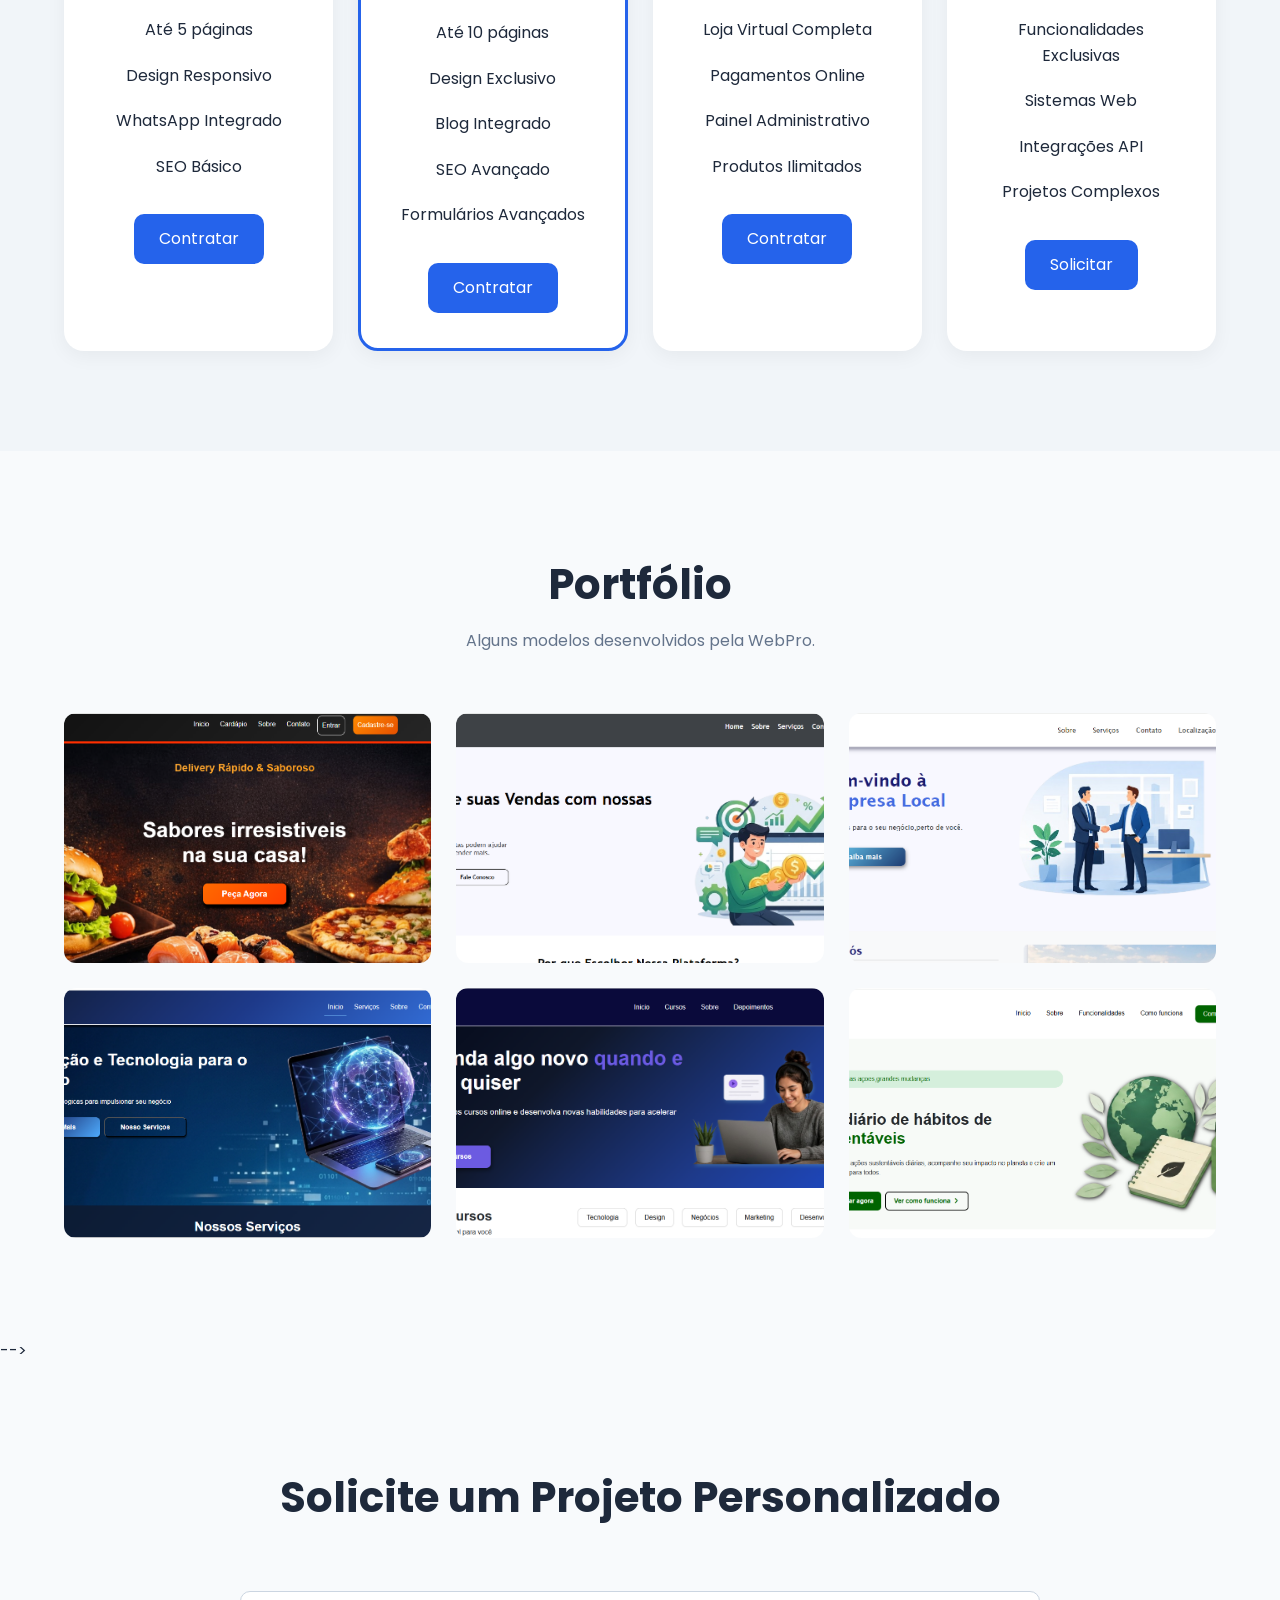
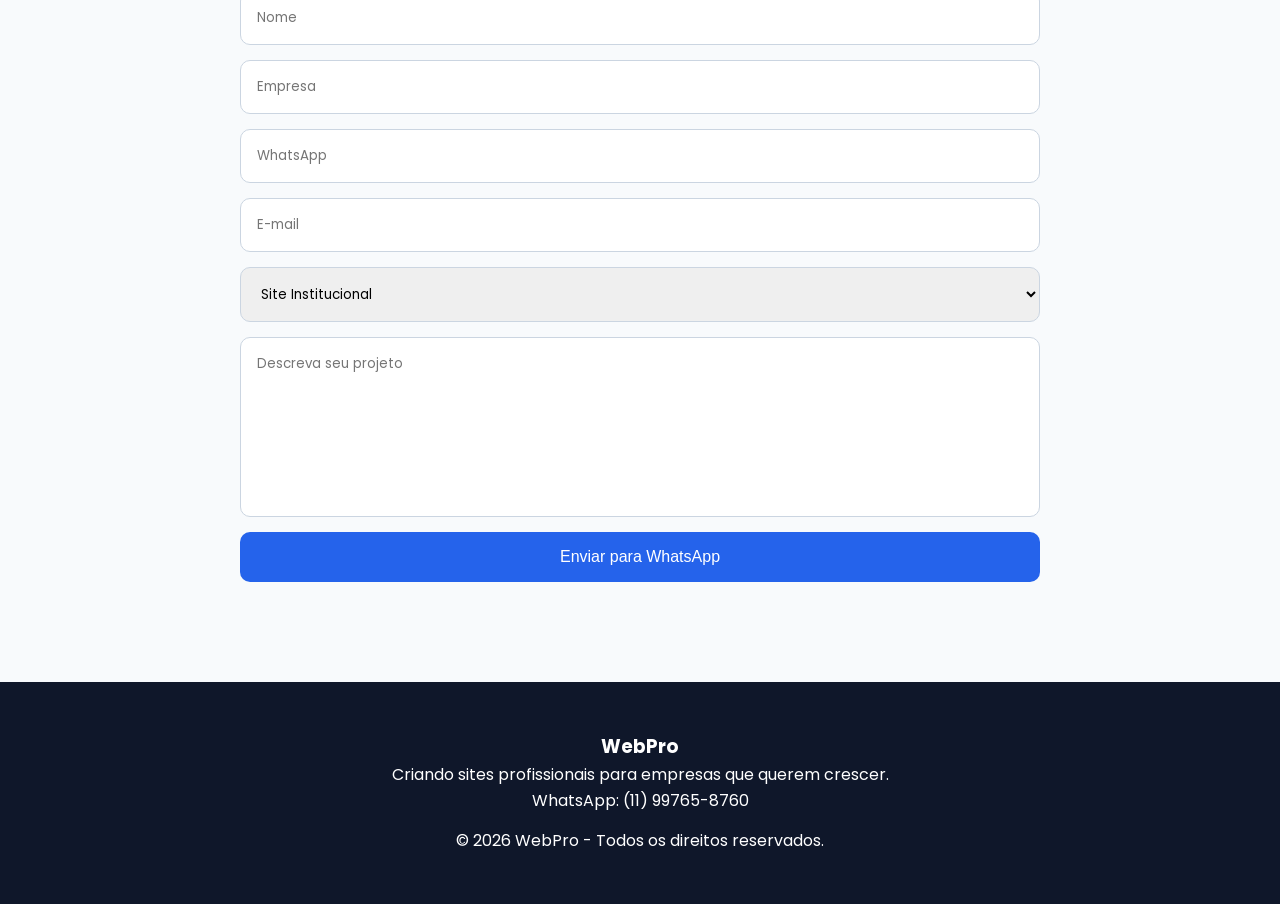
==== commit 3ba79b74: "atualizando font-size" ====
--- a/index.html
+++ b/index.html
@@ -18,6 +18,17 @@
         rel="stylesheet">
 
     <link rel="stylesheet" href="https://cdnjs.cloudflare.com/ajax/libs/font-awesome/6.5.1/css/all.min.css">
+
+    <meta name="author" content="WebPro">
+    <meta name="robots" content="index, follow">
+    <meta name="googlebot" content="index, follow">
+    <meta property="og:type" content="website">
+    <meta property="og:title" content="WebPro | Criação de Sites Profissionais em São Paulo">
+    <meta property="og:description"
+        content="Sites profissionais, responsivos e personalizados para empresas que querem crescer na internet.">
+    <meta property="og:url" content="https://webprodevs.netlify.app/">
+    <meta property="og:site_name" content="WebPro">
+    <meta property="og:locale" content="pt_BR">
 
 
 
@@ -104,7 +115,7 @@
         <div class="container stats-grid">
 
             <div class="stat">
-                <h3>Projetos personalizados</h3>
+                <h3 style="font-size: 10px;">Projetos personalizados</h3>
                 <p>Desenvolvemos cada site de acordo com seu negócio.</p>
             </div>
 
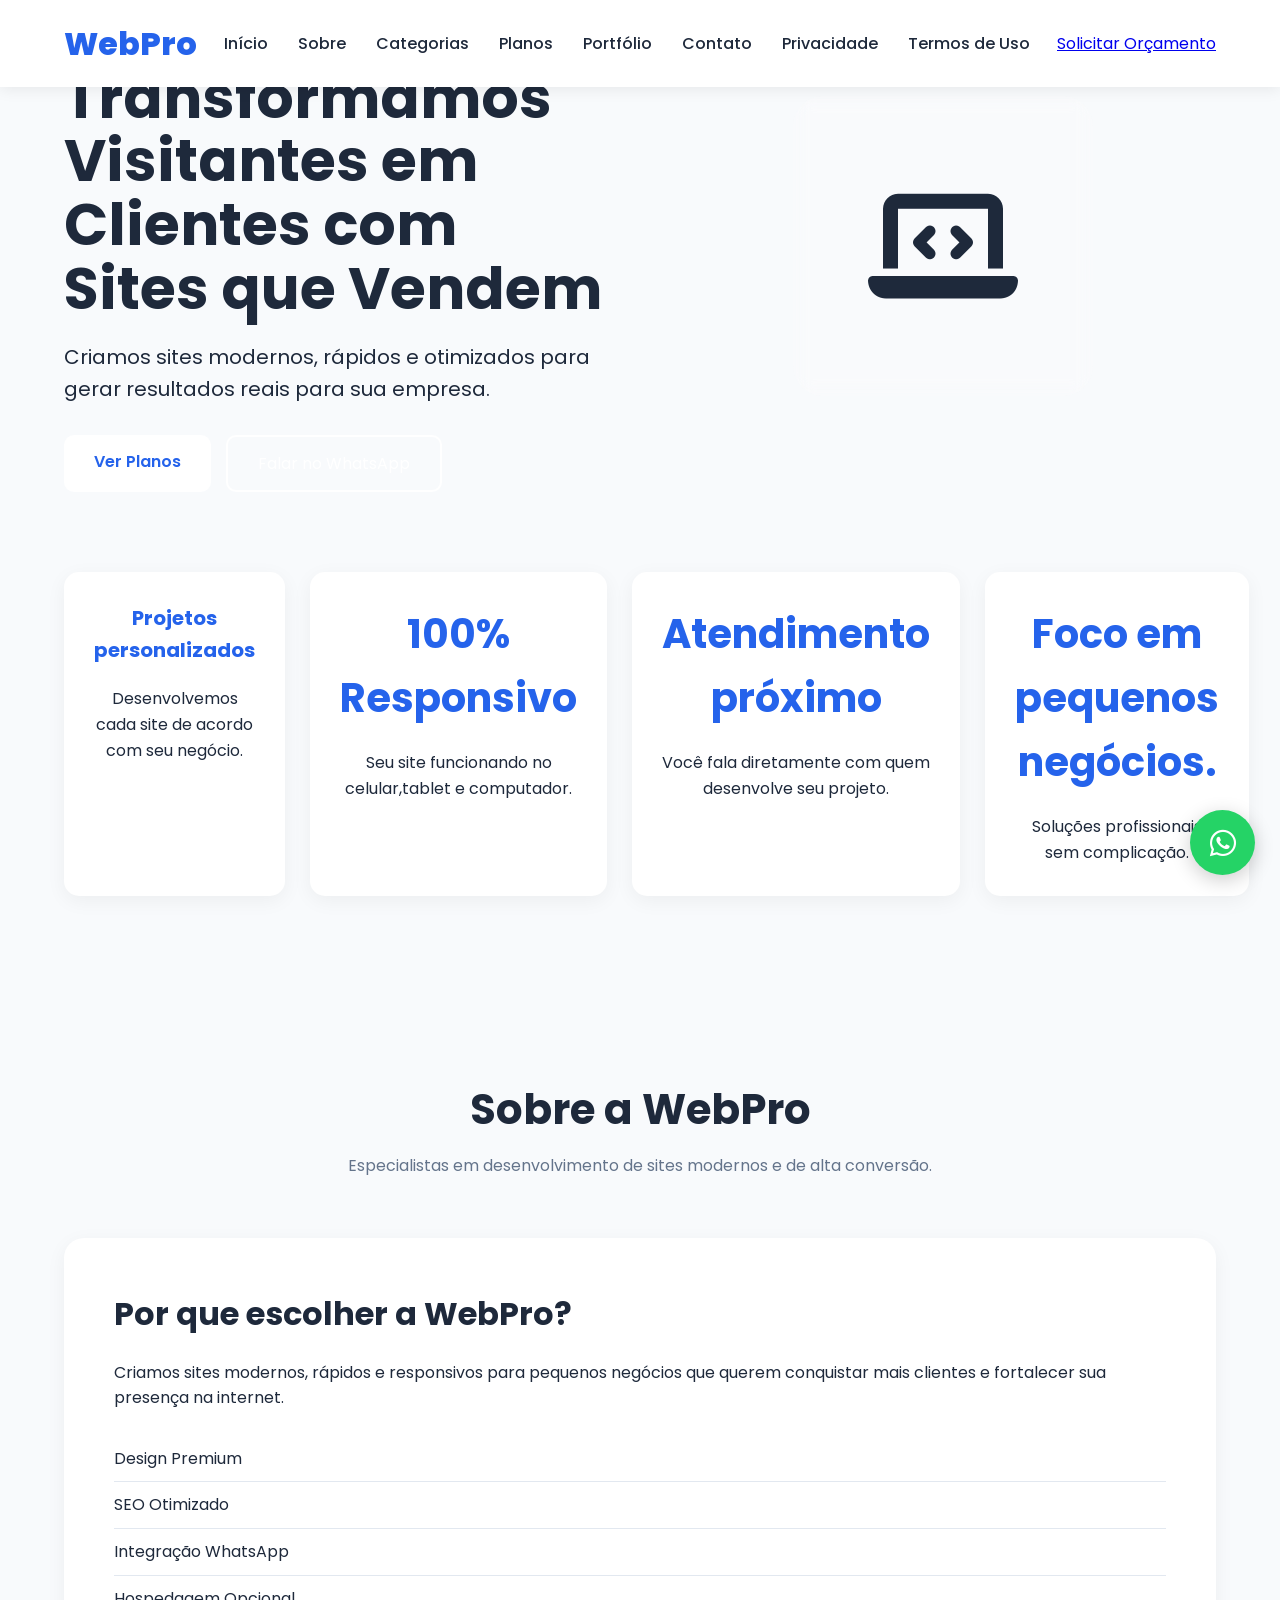
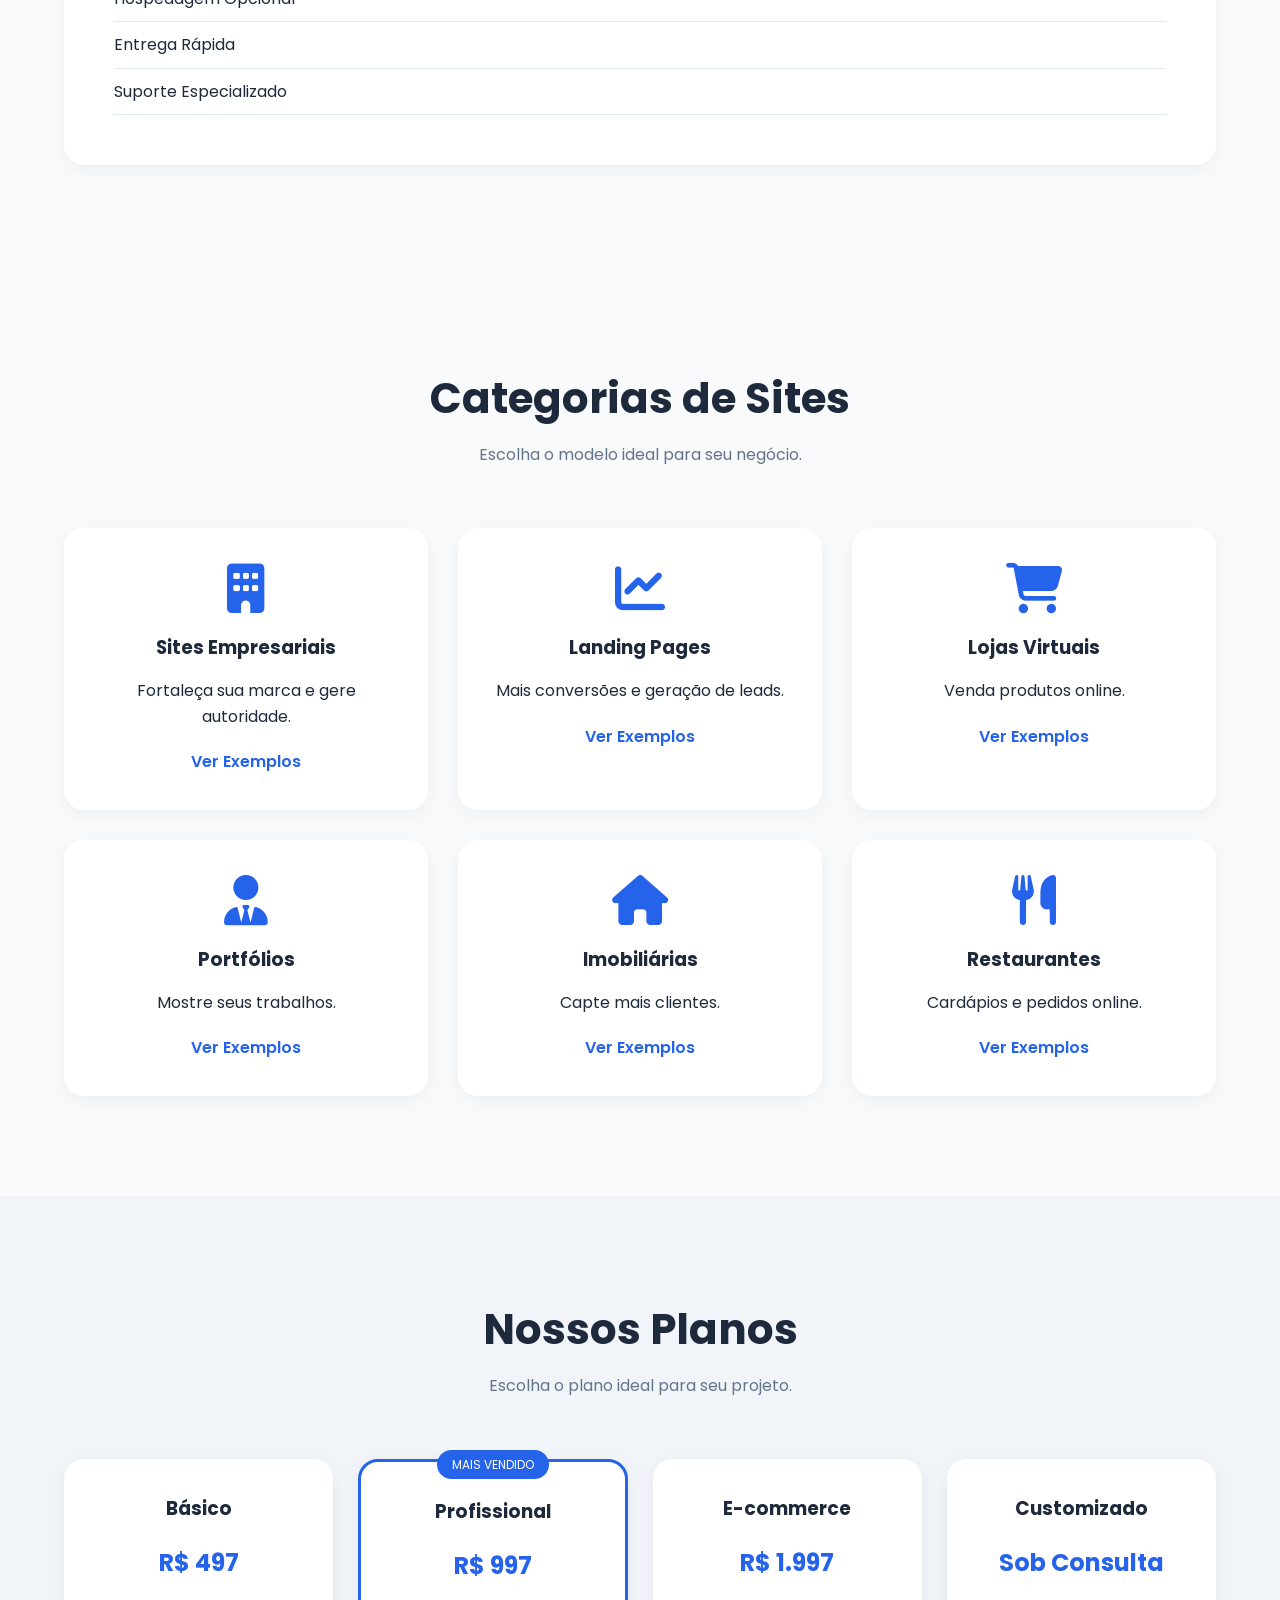
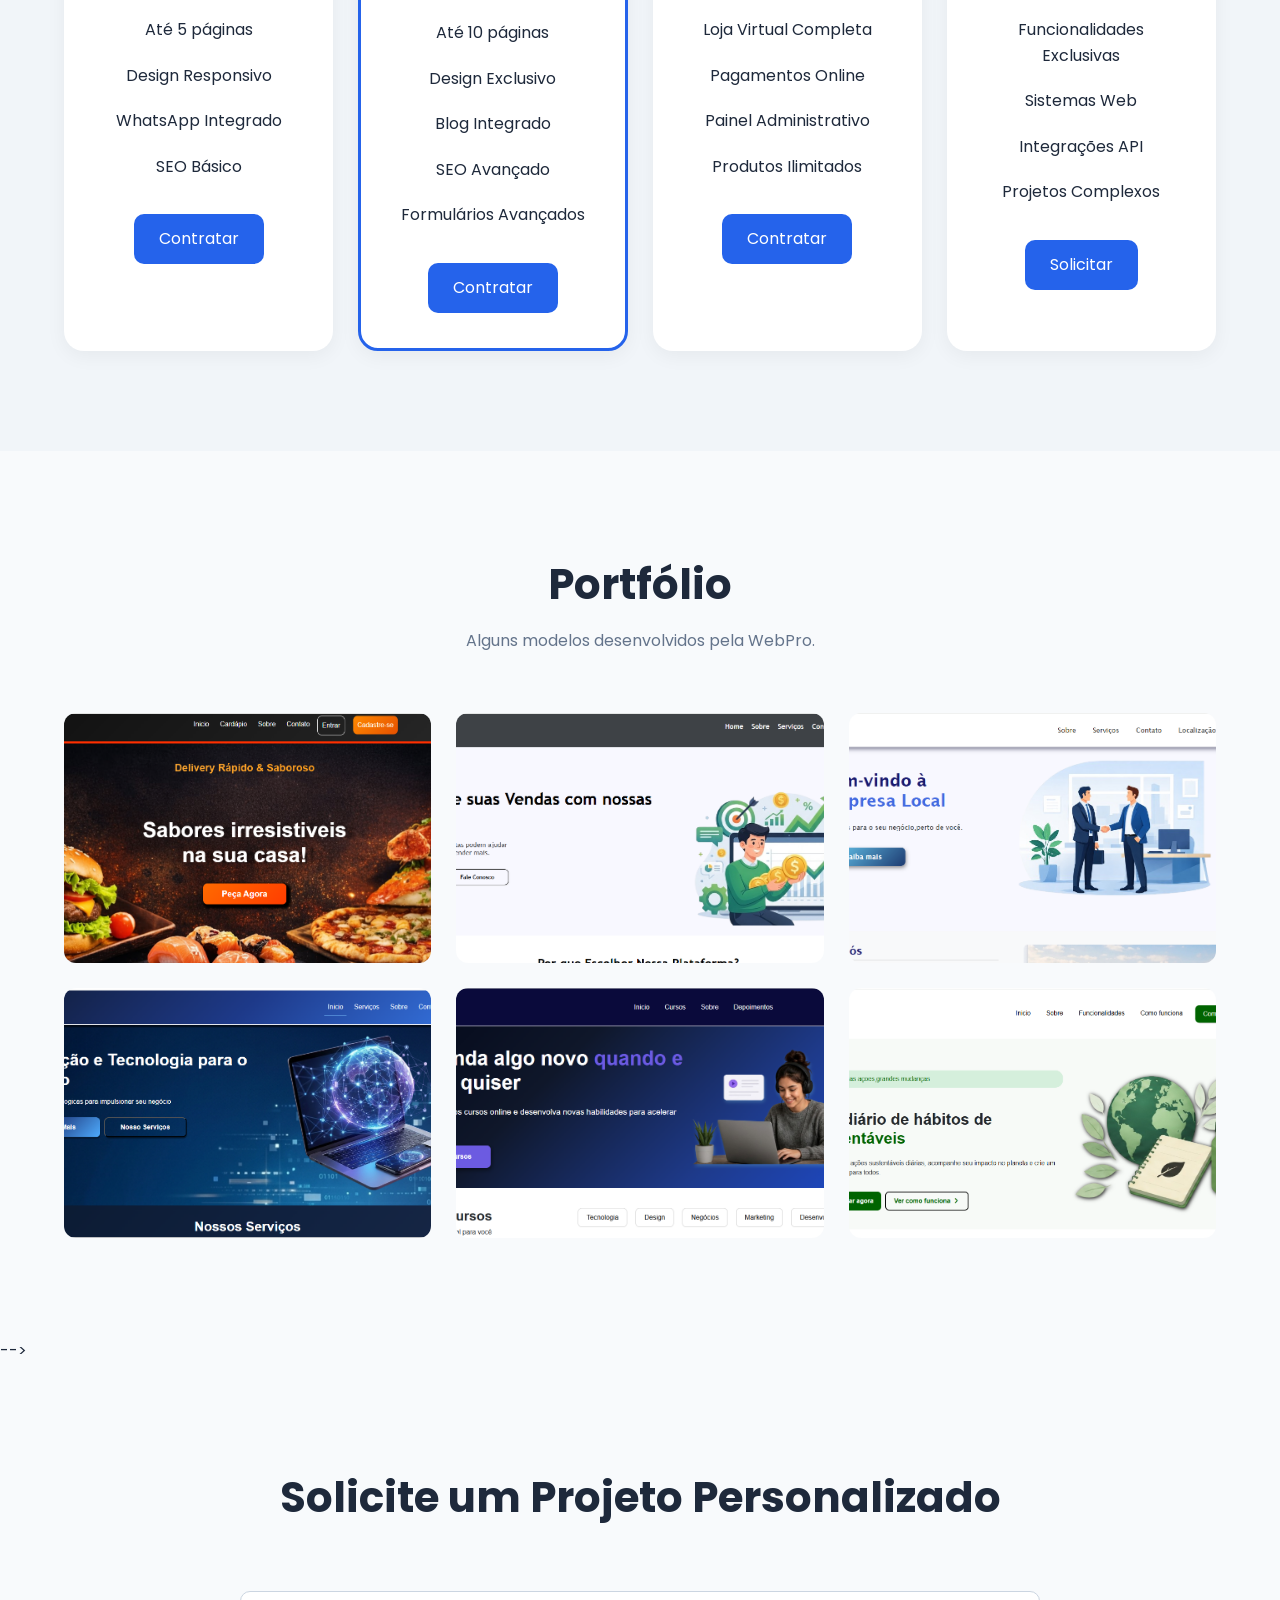
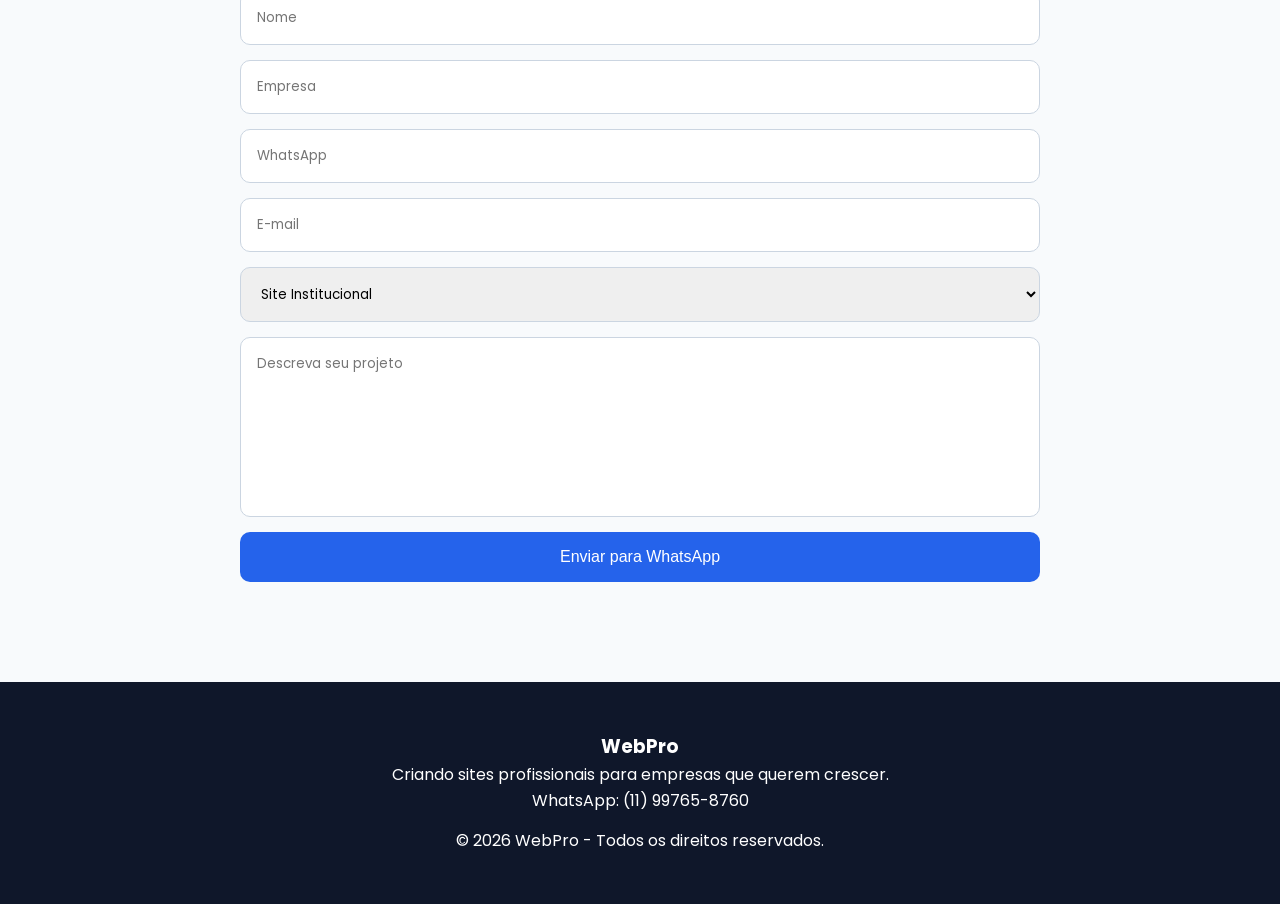
==== commit e55dac20: "Atualiza projeto" ====
--- a/index.html
+++ b/index.html
@@ -115,7 +115,7 @@
         <div class="container stats-grid">
 
             <div class="stat">
-                <h3 style="font-size: 10px;">Projetos personalizados</h3>
+                <h3 style="font-size: 20px;">Projetos personalizados</h3>
                 <p>Desenvolvemos cada site de acordo com seu negócio.</p>
             </div>
 
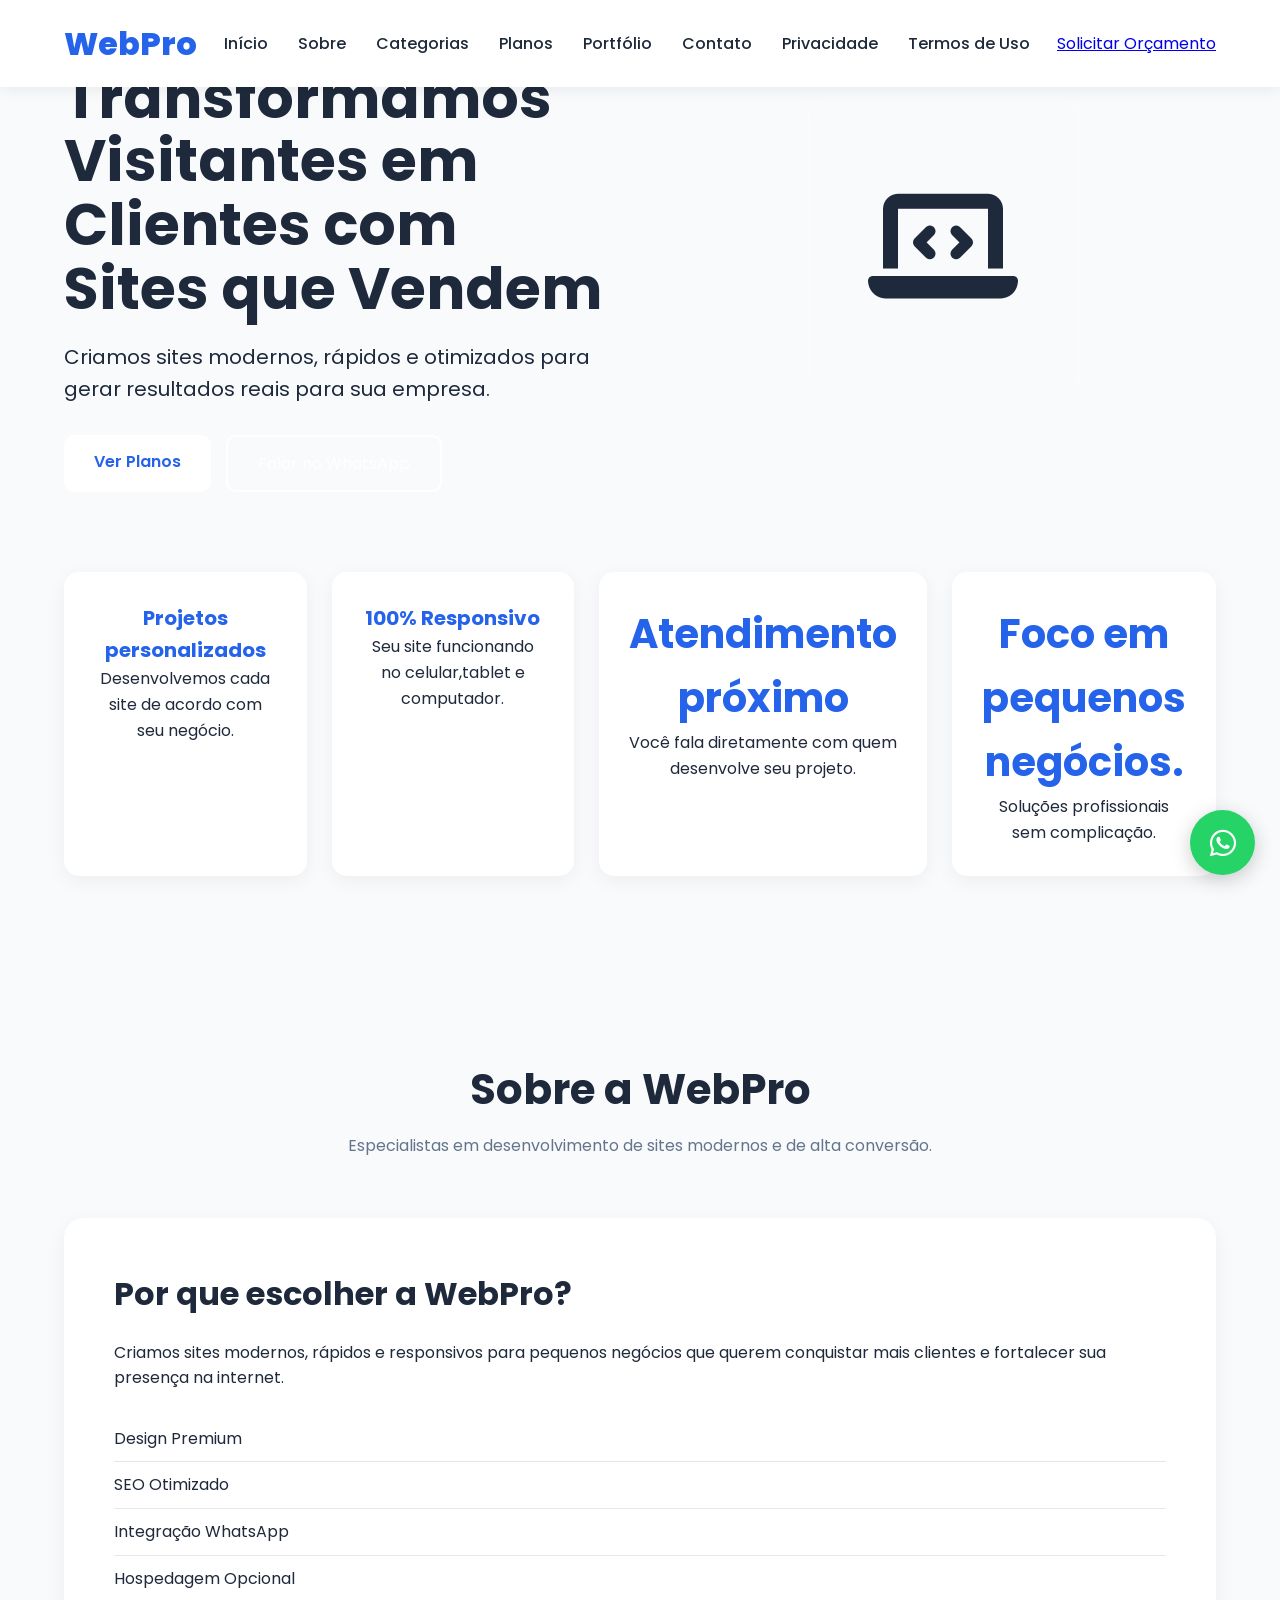
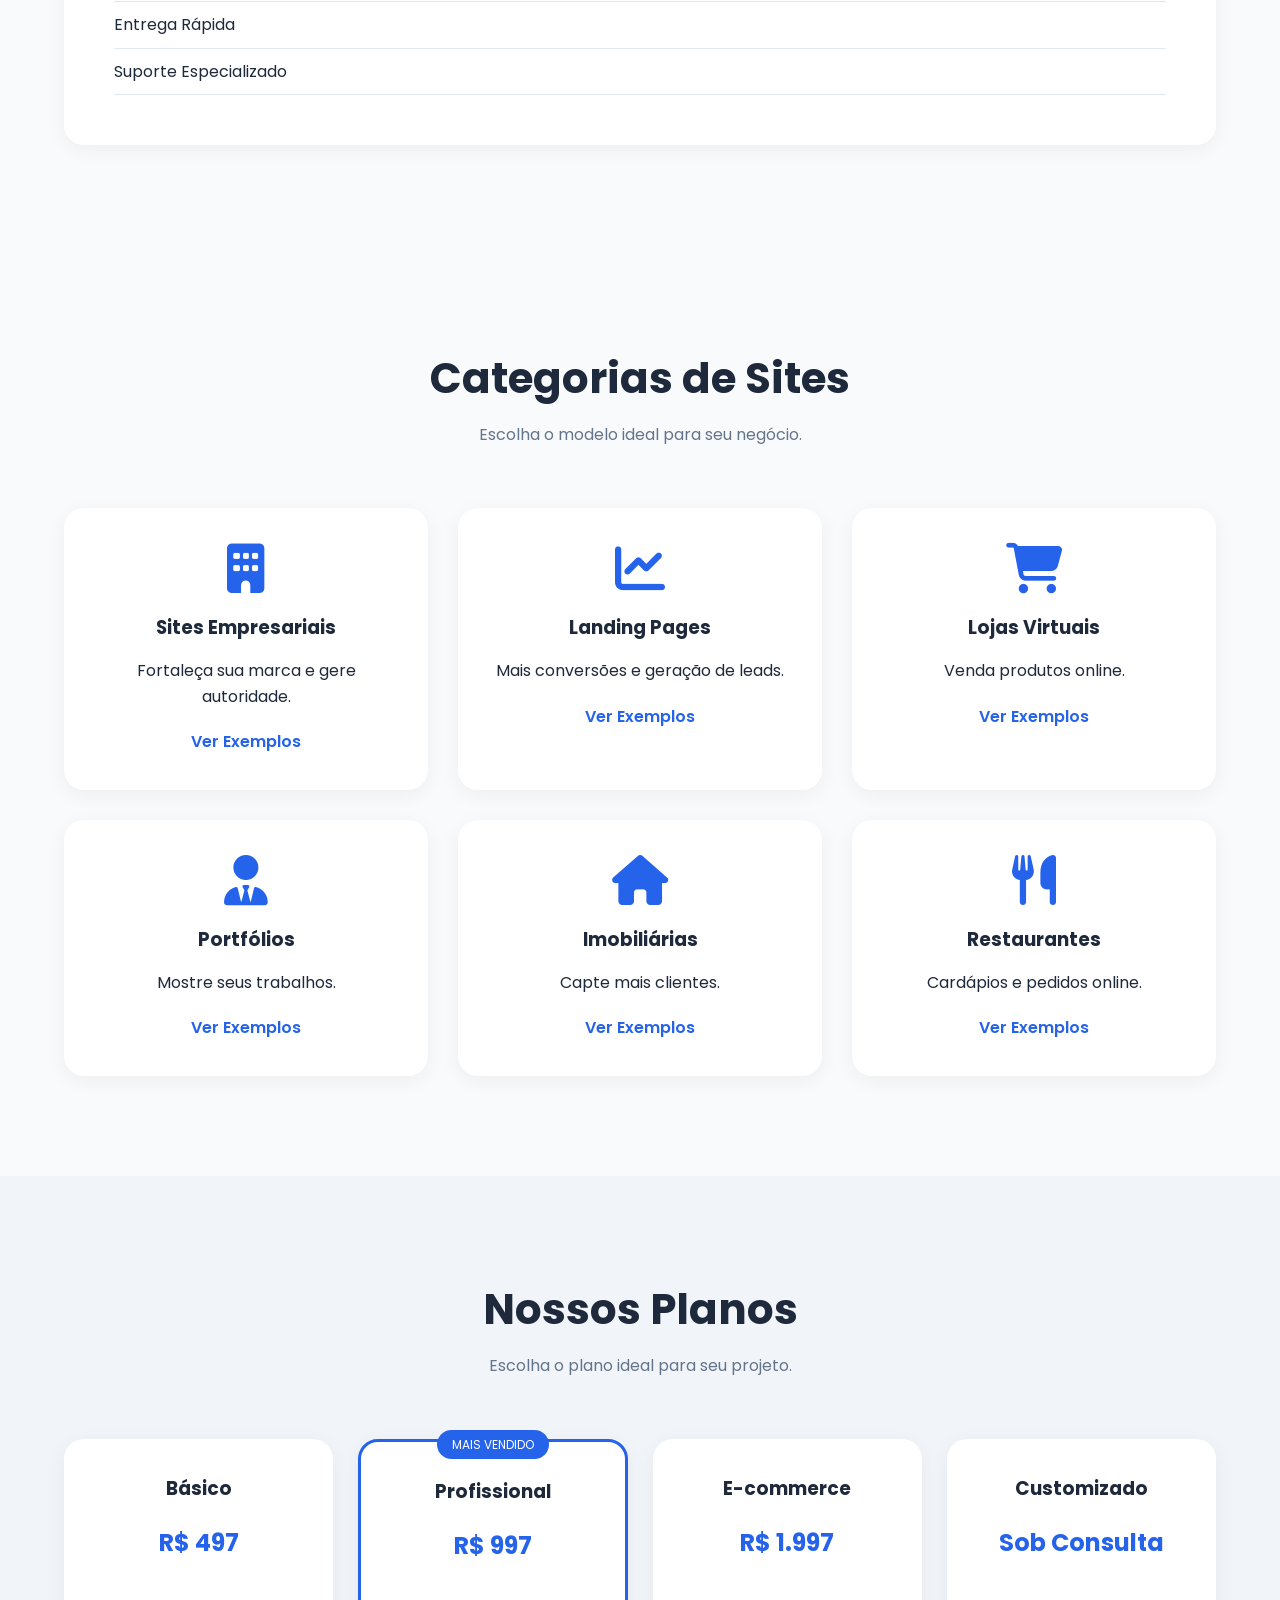
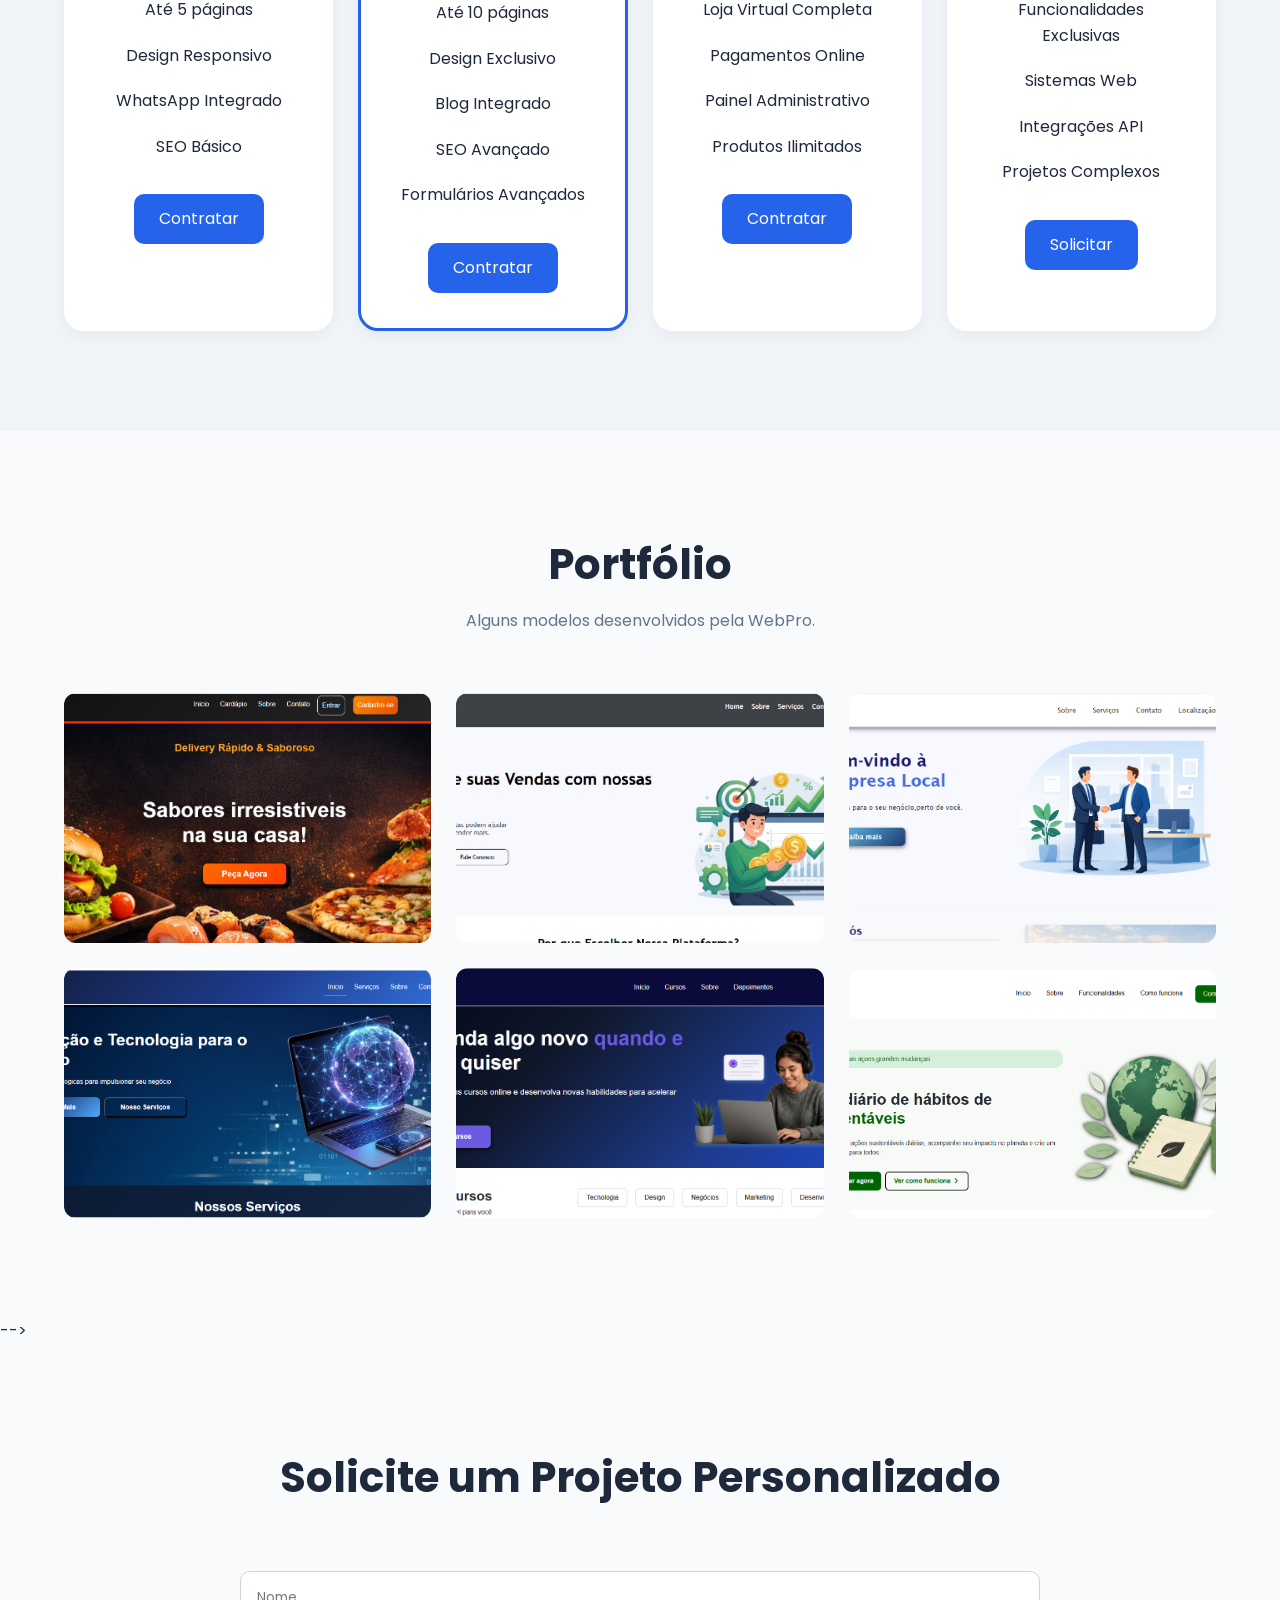
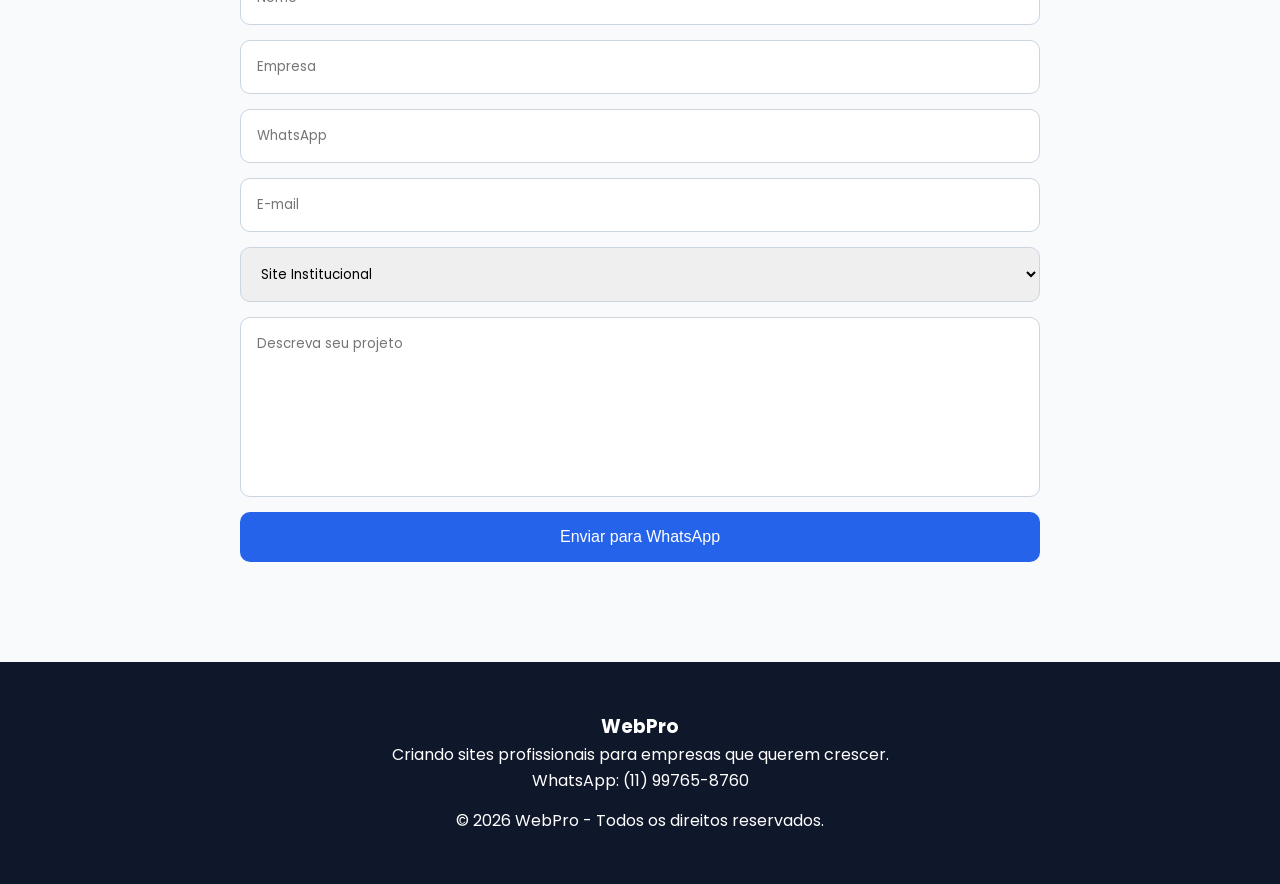
==== commit 4fa1e13c: "Atualiza projeto" ====
--- a/index.html
+++ b/index.html
@@ -120,7 +120,7 @@
             </div>
 
             <div class="stat">
-                <h3>100% Responsivo</h3>
+                <h3 style="font-size: 20px;">100% Responsivo</h3>
                 <p>Seu site funcionando no celular,tablet e computador.</p>
             </div>
 
--- a/css/style.css
+++ b/css/style.css
@@ -33,12 +33,10 @@
 
 
 .stat h3 {
-    font-size: 10px;
-}
-
-.stat p {
-    margin-top: 20px;
-}
+    font-size: 20px;
+}
+
+
 
 /* ===========================
 HEADER
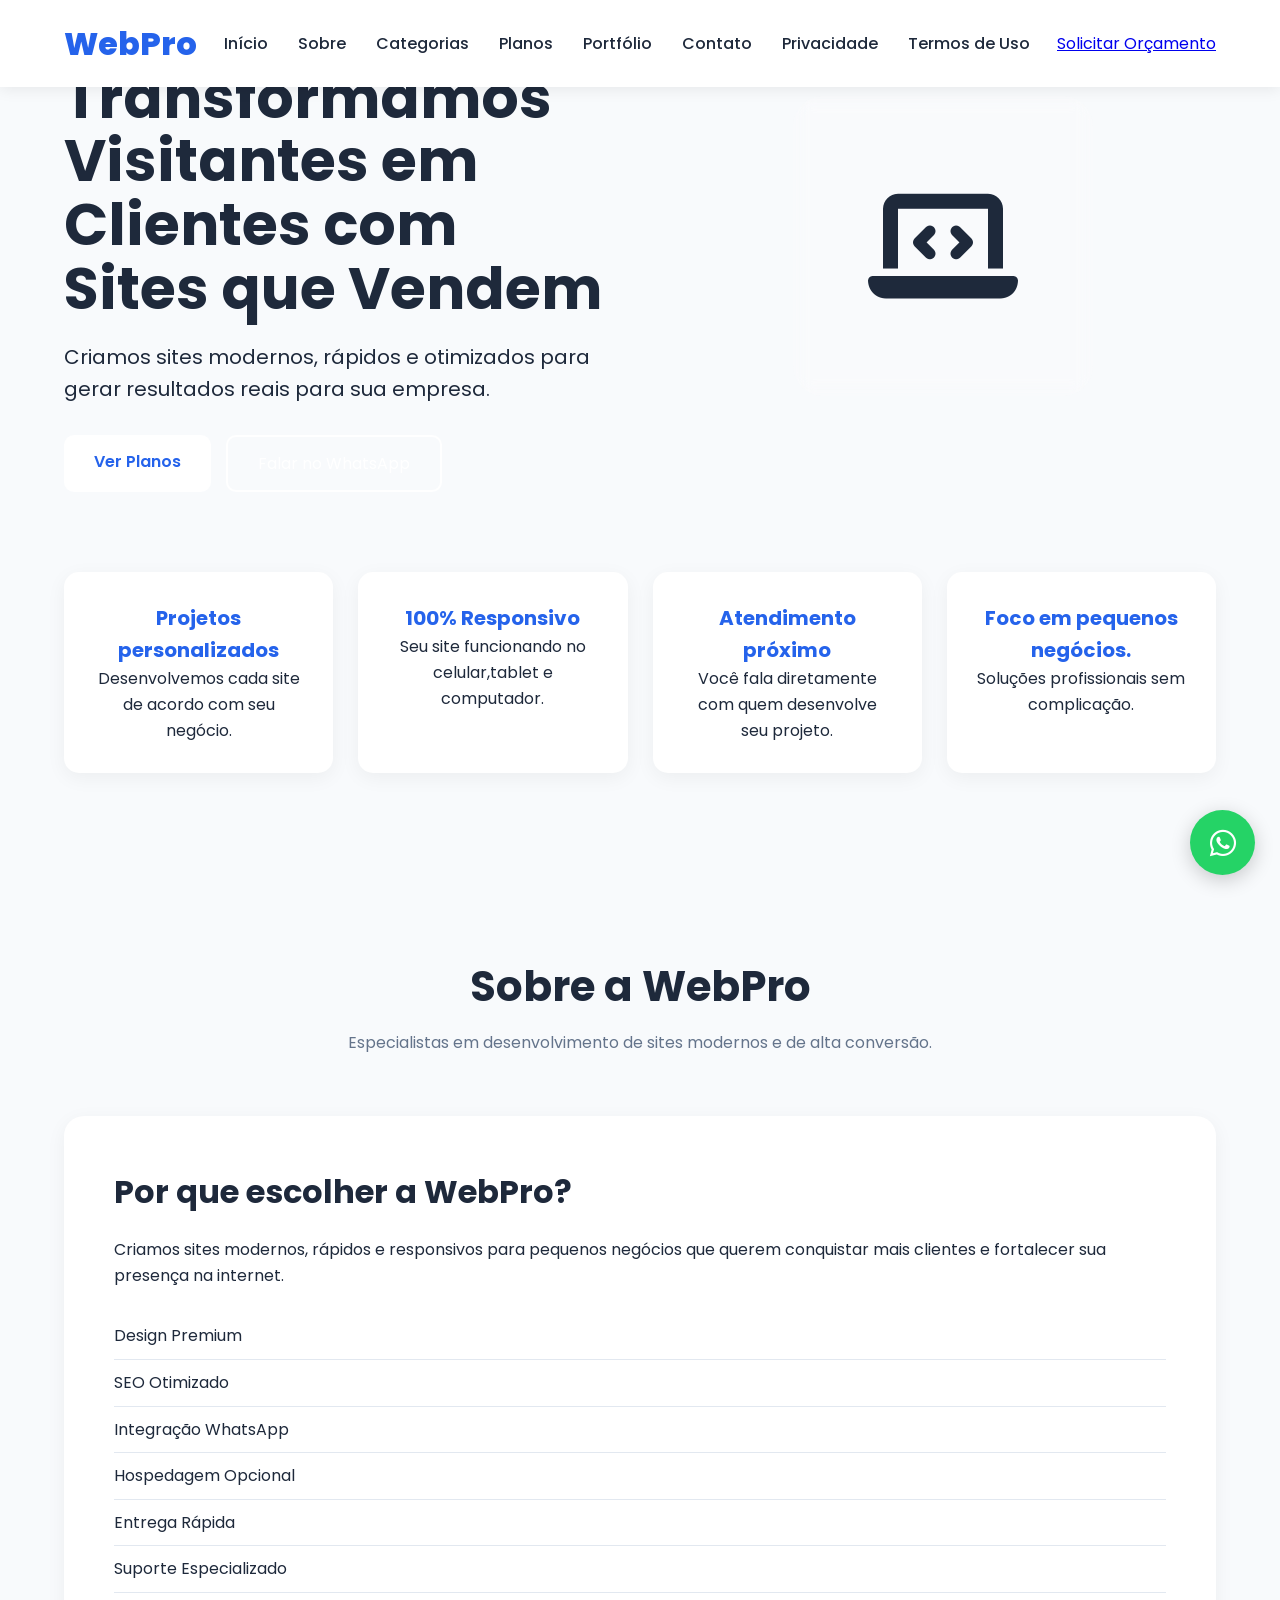
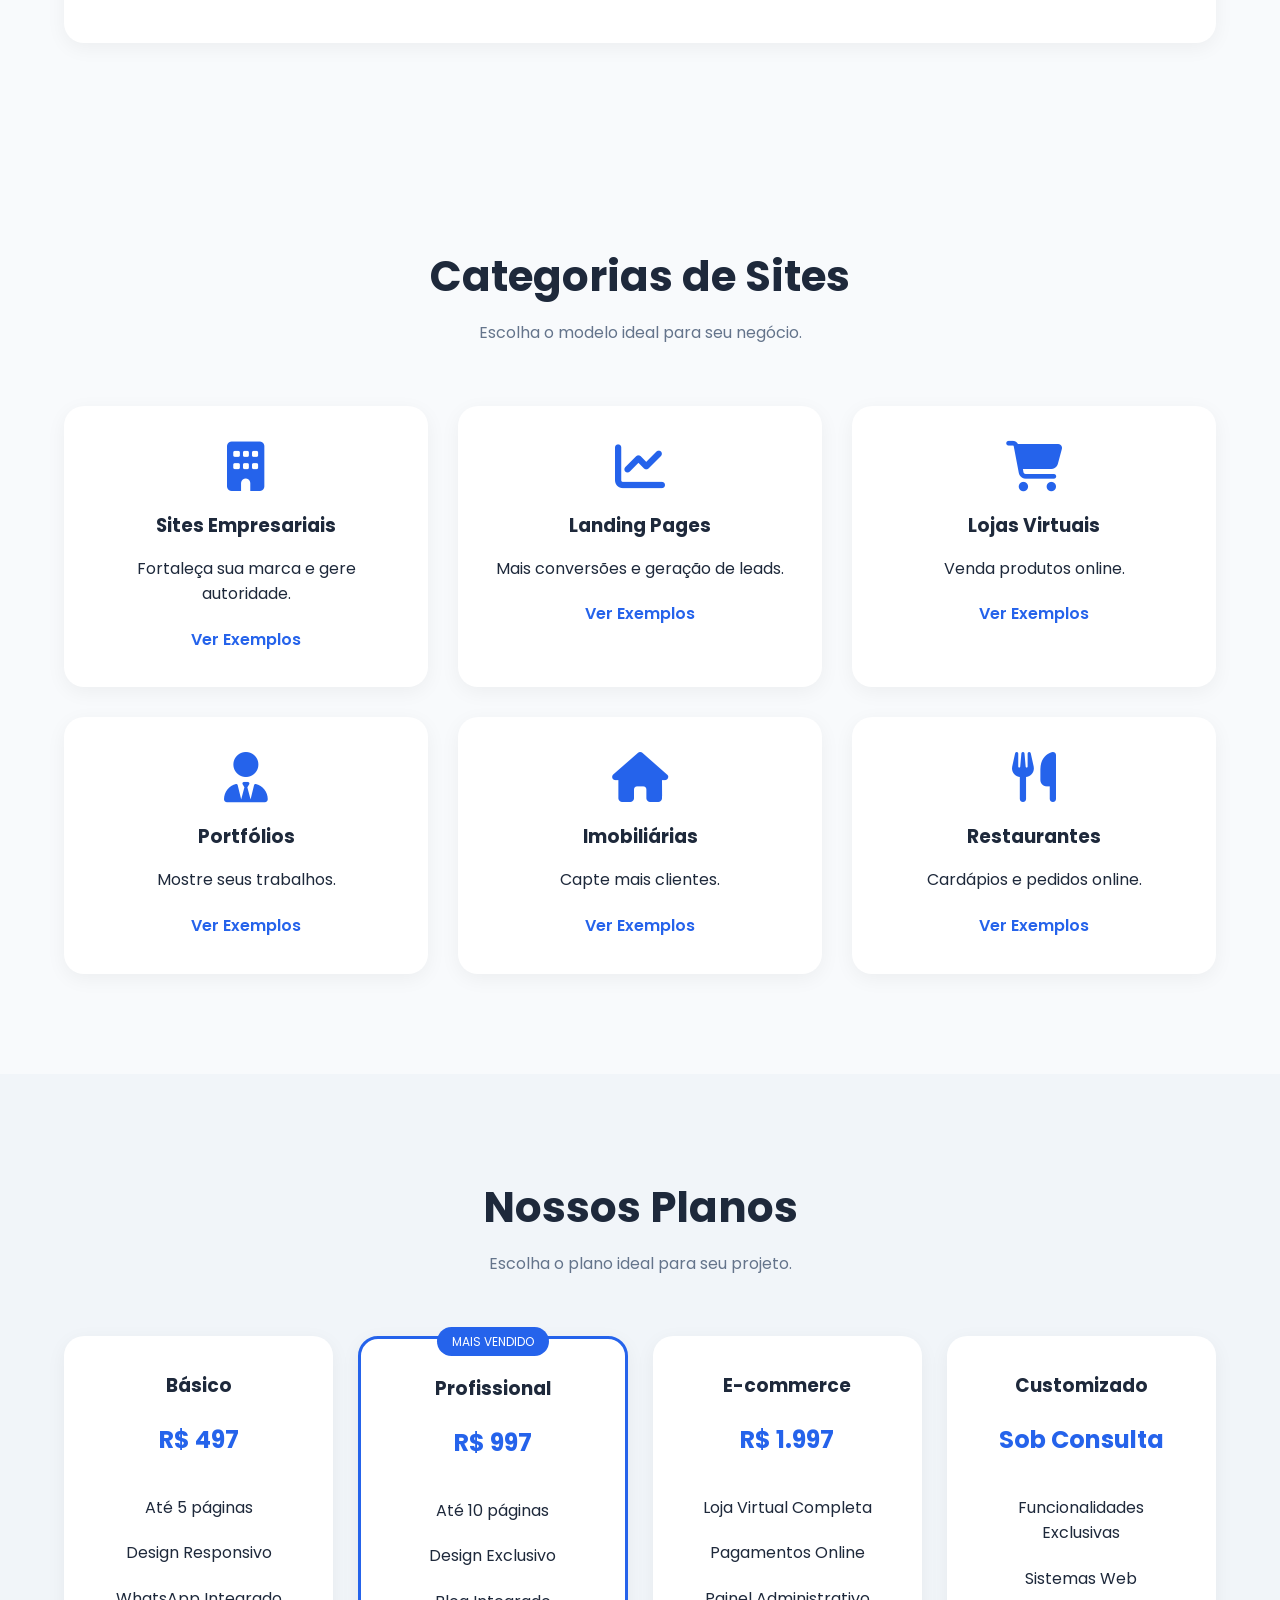
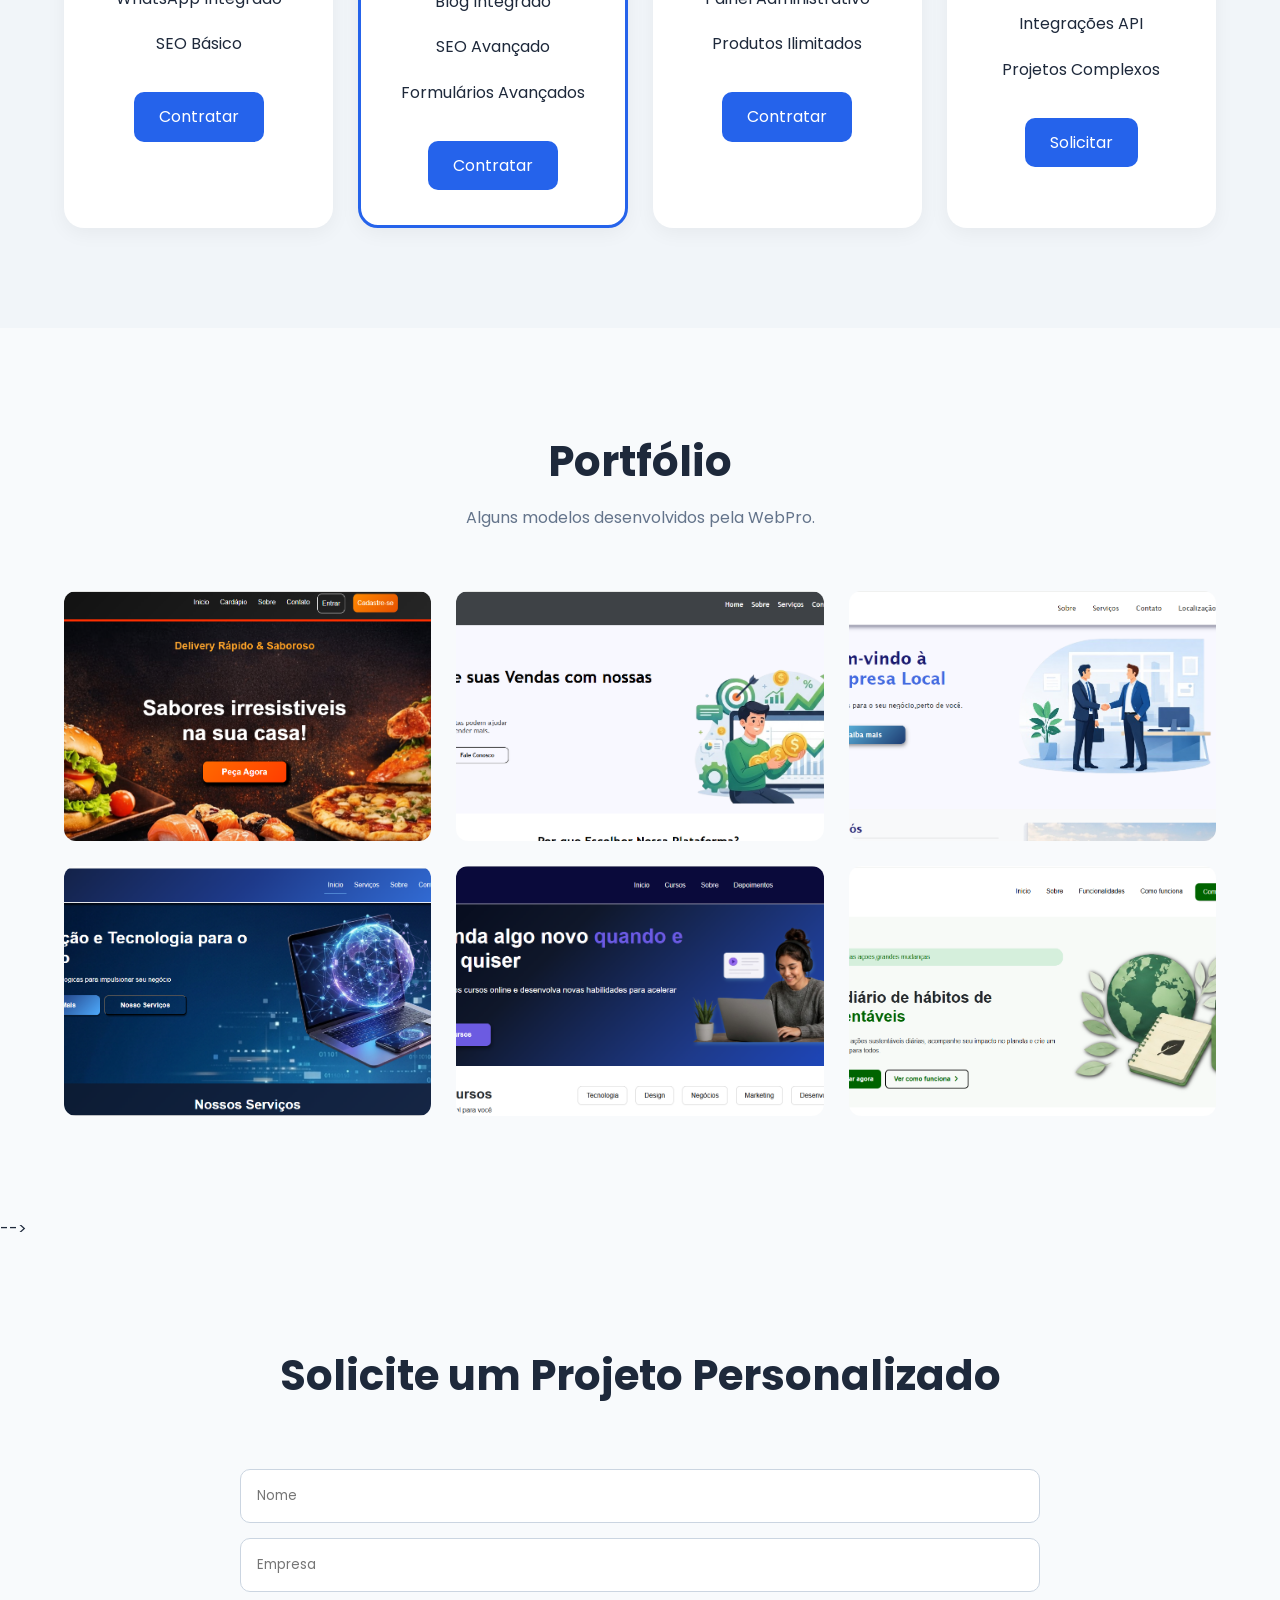
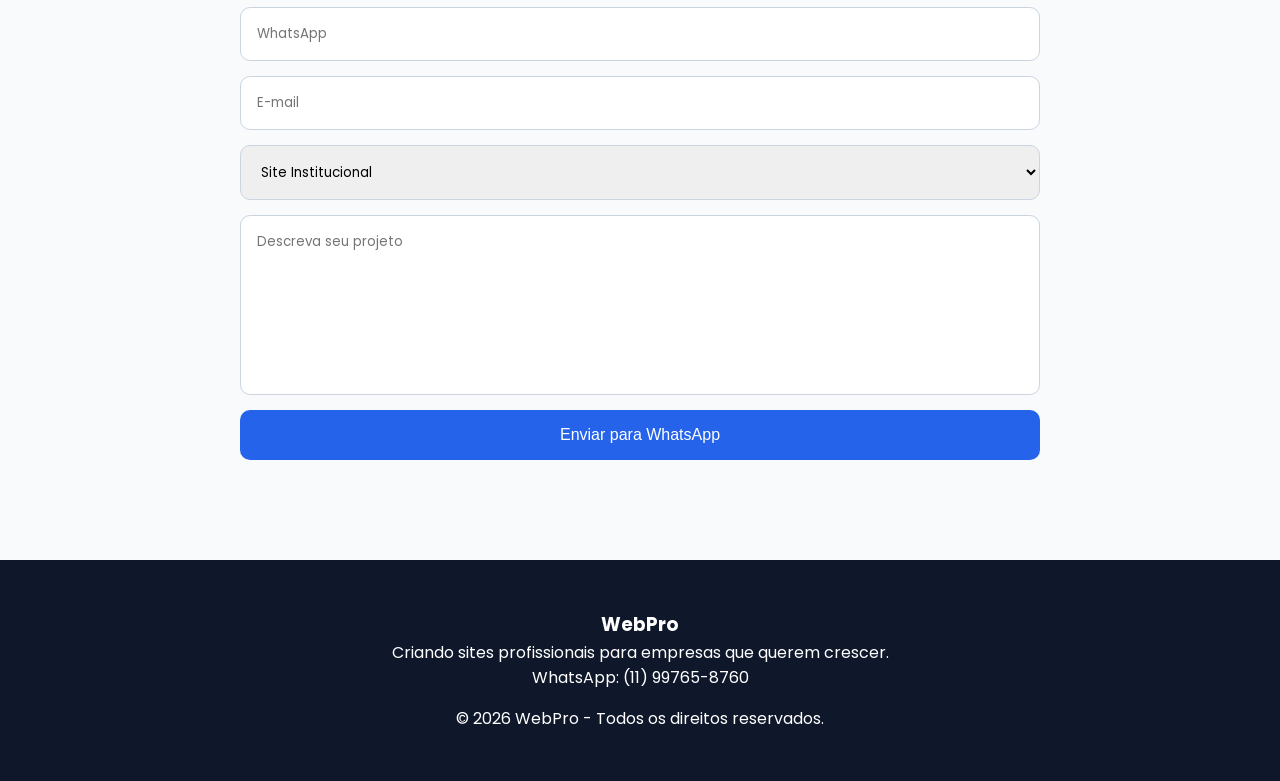
==== commit a3265b27: "Atualiza projeto" ====
--- a/index.html
+++ b/index.html
@@ -125,12 +125,12 @@
             </div>
 
             <div class="stat">
-                <h3>Atendimento próximo</h3>
+                <h3 style="font-size: 20px;">Atendimento próximo</h3>
                 <p>Você fala diretamente com quem desenvolve seu projeto.</p>
             </div>
 
             <div class="stat">
-                <h3>Foco em pequenos negócios.</h3>
+                <h3 style="font-size: 20px;">Foco em pequenos negócios.</h3>
                 <p>Soluções profissionais sem complicação.</p>
             </div>
 
